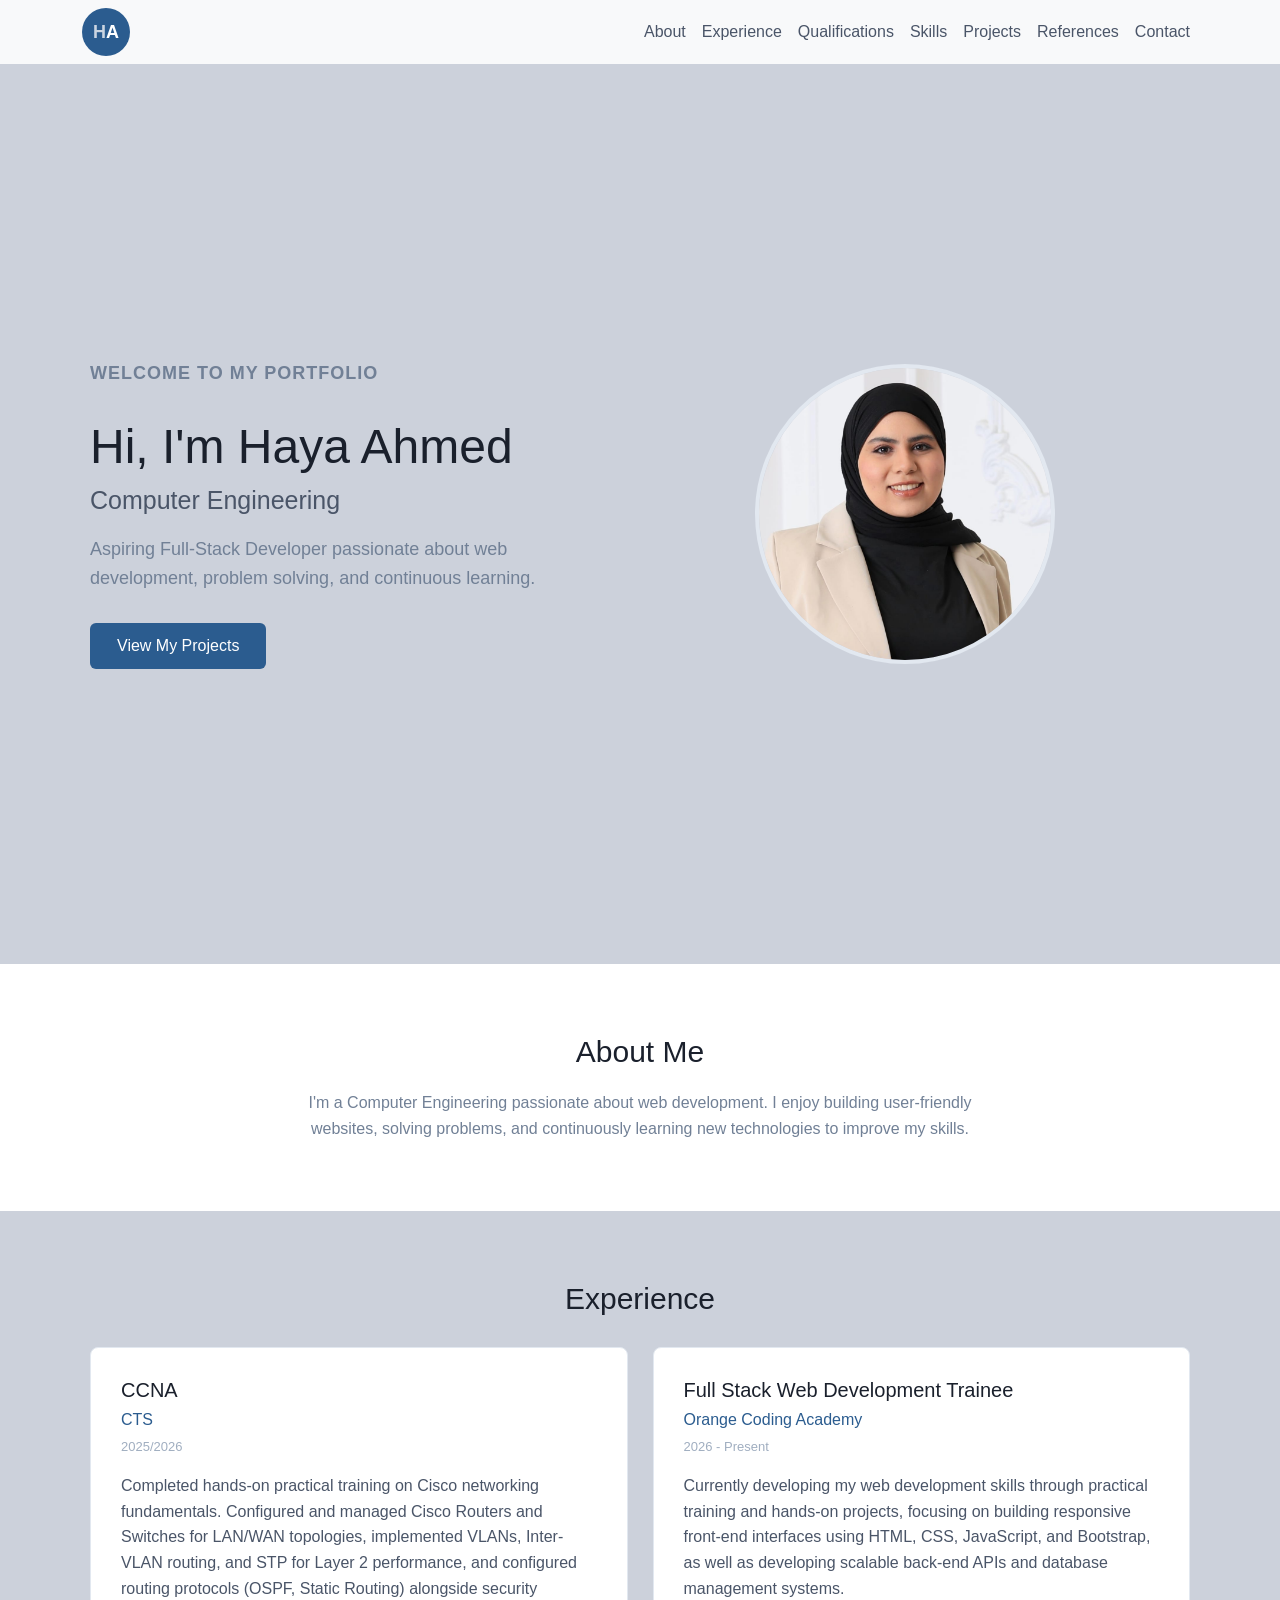
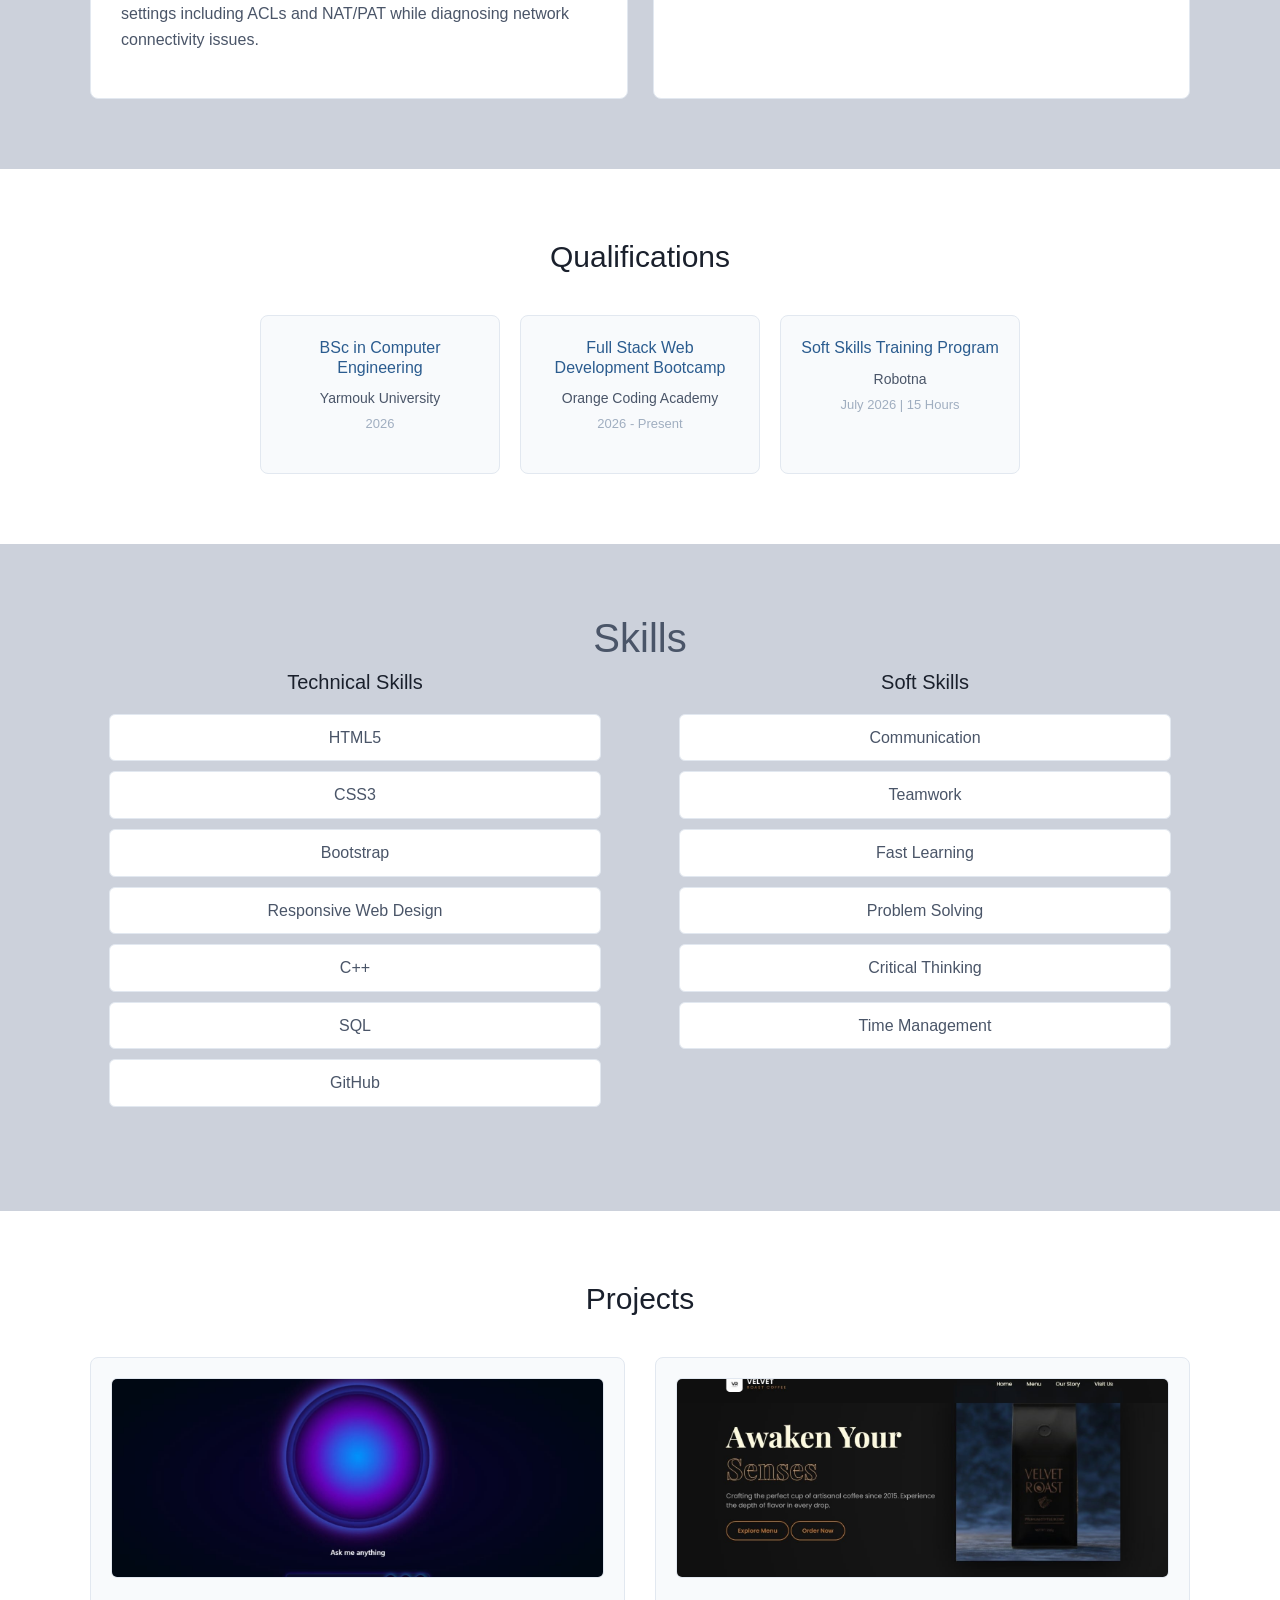
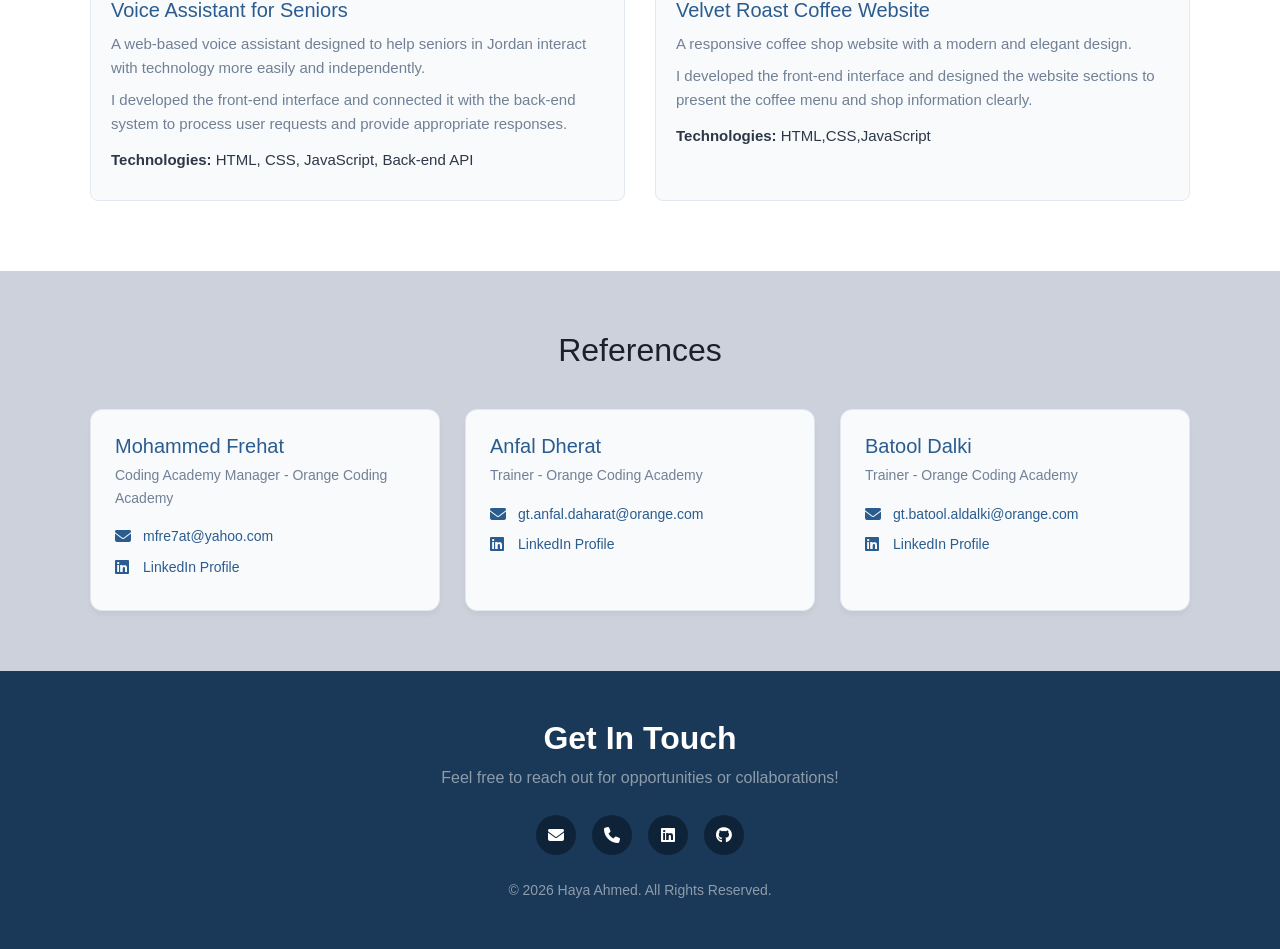
==== index.html @ 7c0aede9 "Fix file location" ====
<!DOCTYPE html>
<html lang="en">

<head>
    <meta charset="UTF-8">
    <meta name="viewport" content="width=device-width, initial-scale=1.0">
    <title>Haya Ahmeed | Portfolio</title>
    
    <!-- Bootstrap CSS -->
    <link href="https://cdn.jsdelivr.net/npm/bootstrap@5.3.2/dist/css/bootstrap.min.css" rel="stylesheet">

    <!-- Font Awesome Icons -->
    <link rel="stylesheet" href="https://cdnjs.cloudflare.com/ajax/libs/font-awesome/6.4.0/css/all.min.css">

    <link rel="stylesheet" href="style.css">
</head>

<body>

    <nav class="navbar navbar-expand-lg bg-body-tertiary sticky-top">
        <div class="container">
            <!-- Logo -->
            <a class="navbar-brand rounded-circle text-white d-flex align-items-center justify-content-center" 
            href="#" 
            style="width: 48px; height: 48px; background-color: #0d427a;">
            <span style="color: #cbd5e1;">H</span>A
            </a>

            <!-- Bootstrap Burger Button -->
            <button class="navbar-toggler" type="button" data-bs-toggle="collapse" data-bs-target="#navbarNav" aria-controls="navbarNav" aria-expanded="false" aria-label="Toggle navigation">
            <span class="navbar-toggler-icon"></span>
            </button>

            <!-- Links -->
            <div class="collapse navbar-collapse" id="navbarNav">
            <ul class="navbar-nav ms-auto text-center">
                <li class="nav-item"><a class="nav-link" href="#about">About</a></li>
                <li class="nav-item"><a class="nav-link" href="#experience">Experience</a></li>
                <li class="nav-item"><a class="nav-link" href="#qualifications">Qualifications</a></li>
                <li class="nav-item"><a class="nav-link" href="#skills">Skills</a></li>
                <li class="nav-item"><a class="nav-link" href="#projects">Projects</a></li>
                <li class="nav-item"><a class="nav-link" href="#references">References</a></li>
                <li class="nav-item"><a class="nav-link" href="#contact">Contact</a></li>
            </ul>
            </div>
        </div>
    </nav>

    <!-- Hero Section -->
    <section class="hero">
        <div class="container">
            <div class="hero-content">
                <div class="hero-text">
                    <p class="welcome">WELCOME TO MY PORTFOLIO</p>
                    <h1>Hi, I'm Haya Ahmed</h1>
                    <h2>Computer Engineering</h2>
                    <p>
                        Aspiring Full-Stack Developer passionate about web development,
                        problem solving, and continuous learning.
                    </p>
                    <a href="#projects" class="btn">View My Projects</a>
                </div>
                <div class="hero-image">
                    <img src="image/image1.jpeg" alt="Haya Ahmed">
                </div>
            </div>
        </div>
    </section>

    <!-- About Section -->
    <section id="about" class="about">
        <div class="container">
            <h2>About Me</h2>
            <p>
                I'm a Computer Engineering passionate about web development.
                I enjoy building user-friendly websites, solving problems, and
                continuously learning new technologies to improve my skills.
            </p>
        </div>
    </section>


    <!-- Experience Section -->
    <section id="experience" class="experience">
        <div class="container">
            <h2>Experience</h2>
             
            <div class="experience-grid">
                <div class="experience-card">
                    <h3>CCNA</h3>
                    <h4>CTS</h4>
                    <p class="date">2025/2026</p>
                    <p>
                        Completed hands-on practical training on Cisco networking fundamentals. 
                        Configured and managed Cisco Routers and Switches for LAN/WAN topologies, implemented VLANs, Inter-VLAN routing, and STP for Layer 2 performance, and configured routing protocols (OSPF, Static Routing)
                        alongside security settings including ACLs and NAT/PAT while diagnosing network connectivity issues.
                    </p>
                </div>
                <div class="experience-card">
                    <h3>Full Stack Web Development Trainee</h3>
                    <h4>Orange Coding Academy</h4>
                    <p class="date">2026 - Present</p>
                    <p>
                        Currently developing my web development skills through practical training and hands-on projects,
                        focusing on building responsive front-end interfaces using HTML, CSS, JavaScript, and Bootstrap, as well as developing scalable back-end APIs 
                        and database management systems.
                    </p>
                </div>
            </div>
        </div>
    </section>

    <!-- Qualifications Section -->
    <section id="qualifications" class="qualifications">
        <div class="container">
            <h2>Qualifications</h2>
            <div class="qualification-container">
                <div class="qualification-card">
                    <h3>BSc in Computer Engineering</h3>
                    <p class="institution">Yarmouk University</p>
                    <p class="date">2026</p>
                </div>
                <div class="qualification-card">
                    <h3>Full Stack Web Development Bootcamp</h3>
                    <p class="institution">Orange Coding Academy</p>
                    <p class="date">2026 - Present</p>
                </div>

                <div class="qualification-card">
                    <h3>Soft Skills Training Program</h3>
                    <p class="institution">Robotna</p>
                    <p class="date">July 2026 | 15 Hours</p>
                </div>
            </div>
        </div>
    </section>

    <!-- Skills Section -->
    <section id="skills" class="skills">
        <div class="container">
            <h1>Skills</h1>
            <div class="row">
                <!-- Technical Skills -->
                <div class="col-6 mb-4">
                    <h3>Technical Skills</h3>
                    <div class="skill-box">HTML5</div>
                    <div class="skill-box">CSS3</div>
                    <div class="skill-box">Bootstrap</div>
                    <div class="skill-box">Responsive Web Design</div>
                    <div class="skill-box">C++</div>
                    <div class="skill-box">SQL</div>
                    <div class="skill-box">GitHub</div>
                </div>
                <!-- Soft Skills -->
                <div class="col-6 mb-4">
                    <h3>Soft Skills</h3>
                    <div class="skill-box">Communication</div>
                    <div class="skill-box">Teamwork</div>
                    <div class="skill-box">Fast Learning</div>
                    <div class="skill-box">Problem Solving</div>
                    <div class="skill-box">Critical Thinking</div>
                    <div class="skill-box">Time Management</div>
                    
                </div>
            </div>
        </div>
    </section>

    <!-- Projects Section -->
    <section id="projects" class="projects">
        <div class="container">
            <h2>Projects</h2>
            <div class="projects-grid">
                
                <!-- Project Card 1 -->
                <div class="project-card">
                    <div class="project-image">
                        <img id="main-project-img-1" src="image/image2.jpg" alt="Voice Assistant Main Interface">
                        
                    </div>
                    
                    <div class="project-info">
                        <h3>Voice Assistant for Seniors</h3>
                        <p>
                            A web-based voice assistant designed to help seniors in
                            Jordan interact with technology more easily and independently.
                        </p>
                        <p>
                            I developed the front-end interface and connected it with
                            the back-end system to process user requests and provide
                            appropriate responses.
                        </p>
                        <p class="tech-stack">
                            <strong>Technologies:</strong> HTML, CSS, JavaScript, Back-end API
                        </p>
                    </div>
                </div>

                <!-- Project Card 2 -->
                <div class="project-card">
                    <div class="project-image">
                       <img id="main-project-img-2" src="image/7a7a59bf-4442-433d-9dd3-db227d00484e.jpg" alt="Project 2 Interface">
                       
                    </div>
                    
                    <div class="project-info">
                        <h3>Velvet Roast Coffee Website</h3>
                        <p>
                            A responsive coffee shop website with a modern and elegant design.
                        </p>
                        <p>
                            I developed the front-end interface and designed the website sections to present the coffee menu and shop information clearly.
                        </p>
                        <p class="tech-stack">
                            <strong>Technologies:</strong>  HTML,CSS,JavaScript
                        </p>
                    </div>
                </div>


            </div>
        </div>
    </section>

    <!-- References Section -->
   
    <section id="references" class="references">
        <div class="container">
            <h2>References</h2>
            
            <div class="references-grid">
                <div class="reference-card">
                    <h3>Mohammed Frehat</h3>
                    <p class="role">Coding Academy Manager - Orange Coding Academy</p>
                    <p><i class="fa-solid fa-envelope"></i>
                        <a href="https://mail.google.com/mail/?view=cm&fs=1&to=mfre7at@yahoo.com" target="_blank">mfre7at@yahoo.com</a>
                    </p>
                    <p><i class="fa-brands fa-linkedin"></i>
                        <a href="https://www.linkedin.com/in/mohammed-frehat-9222402b/" target="_blank">LinkedIn Profile</a>
                    </p>
                </div>

                <div class="reference-card">
                    <h3>Anfal Dherat</h3>
                    <p class="role">Trainer - Orange Coding Academy</p>
                    <p><i class="fa-solid fa-envelope"></i>
                        <a href="https://mail.google.com/mail/?view=cm&fs=1&to=gt.anfal.daharat@orange.com" target="_blank">gt.anfal.daharat@orange.com</a>
                    </p>
                    <p><i class="fa-brands fa-linkedin"></i>
                        <a href="https://www.linkedin.com/in/anfal-dherat/" target="_blank">LinkedIn Profile</a>
                    </p>
                </div>

                <div class="reference-card">
                    <h3>Batool Dalki</h3>
                    <p class="role">Trainer - Orange Coding Academy</p>
                    <p><i class="fa-solid fa-envelope"></i>
                        <a href="https://mail.google.com/mail/?view=cm&fs=1&to=gt.batool.aldalki@orange.com" target="_blank">gt.batool.aldalki@orange.com</a>
                    </p>
                    <p><i class="fa-brands fa-linkedin"></i>
                        <a href="https://www.linkedin.com/in/batool-walid-b33894228/" target="_blank">LinkedIn Profile</a>
                    </p>
                </div>
            </div>

        </div>
    </section>

    <!-- Footer / Contact Section -->
   
    <footer id="contact" class="text-white py-5">
        <div class="container text-center">
            <h2 class="fw-bold mb-2">Get In Touch</h2>
            <p class="text-white-50 mb-4">Feel free to reach out for opportunities or collaborations!</p>
            
            <!-- Contact Info & Social Icons -->
            <div class="d-flex justify-content-center gap-3 mb-4">
                <a href="https://mail.google.com/mail/?view=cm&fs=1&to=hayamoh152002@gmail.com" target="_blank" class="btn btn-social rounded-circle d-flex align-items-center justify-content-center" title="Email">
                    <i class="fa-solid fa-envelope"></i>
                </a>
                <a href="tel:0779352571" class="btn btn-social rounded-circle d-flex align-items-center justify-content-center" title="Phone">
                    <i class="fa-solid fa-phone"></i>
                </a>
                <a href="https://www.linkedin.com/in/haya-ahmed-5a1314333" target="_blank" class="btn btn-social rounded-circle d-flex align-items-center justify-content-center" title="LinkedIn">
                    <i class="fa-brands fa-linkedin"></i>
                </a>
                <a href="https://github.com/Haya155" target="_blank" class="btn btn-social rounded-circle d-flex align-items-center justify-content-center" title="GitHub">
                    <i class="fa-brands fa-github"></i>
                </a>
            </div>

            <p class="text-white-50 small mb-0">
                © 2026 Haya Ahmed. All Rights Reserved.
            </p>
        </div>
    </footer>
    <script src="https://cdn.jsdelivr.net/npm/bootstrap@5.3.2/dist/js/bootstrap.bundle.min.js"></script>
</html>
---- style.css ----
* {
    box-sizing: border-box;
    margin: 0;
    padding: 0;
}


body {
    font-family: 'Segoe UI', Tahoma, Geneva, Verdana, sans-serif;
    color: #4a5568;
    background-color: #ffffff;
    line-height: 1.6;
}
/*
   2. Navigation Bar
*/
.navbar-brand {
    width: 48px;
    height: 48px;
    display: flex;
    align-items: center;
    justify-content: center;
    background-color: #2b5c8f !important;
    color: #ffffff !important;
    border-radius: 50%;
    font-size: 18px;
    font-weight: bold;
    text-decoration: none;
}

.navbar-brand span {
    color: #cbd5e1 !important;
}

.navbar-brand:hover,
.navbar-brand:focus,
.navbar-brand:active {
    background-color: #2b5c8f !important;
    color: #ffffff !important;
    box-shadow: none !important;
}

.navbar-brand:hover span,
.navbar-brand:focus span,
.navbar-brand:active span {
    color: #cbd5e1 !important;
}

.navbar-nav .nav-link {
    color: #4a5568;
    font-weight: 500;
    transition: color 0.3s ease;
}

.navbar-nav .nav-link:hover {
    color: #2b5c8f;
}

/*
   3. Hero Section
 */
.hero {
    min-height: 100vh;
    padding: 80px 20px;
    background-color: #ccd1db;
    display: flex;
    align-items: center;
    justify-content: center;
}

.hero-content {
    display: flex;
    align-items: center;
    justify-content: space-between;
    gap: 40px;
    width: 100%;
    max-width: 1100px;
    margin: 0 auto;
}

.hero-text {
    width: 60%;
}

.welcome {
    color: #2b5c8f;
    font-size: 13px;
    font-weight: 700;
    letter-spacing: 1px;
    margin-bottom: 10px;
}

.hero h1 {
    font-size: 48px;
    color: #1a202c;
    margin-bottom: 10px;
}

.hero h2 {
    font-size: 25px;
    color: #4a5568;
    margin-bottom: 20px;
    font-weight: 500;
}

.hero-text p {
    font-size: 18px;
    color: #718096;
    margin-bottom: 30px;
}

.hero .btn {
    display: inline-block;
    background-color: #2b5c8f;
    color: #ffffff;
    padding: 10px 26px;
    text-decoration: none;
    border-radius: 6px;
    font-weight: 500;
    transition: background-color 0.3s ease;
}

.hero .btn:hover {
    background-color: #1d4066;
}

.hero-image {
    width: 70%;
    text-align: center;
}

.hero-image img {
    width: 300px;
    height: 300px;
    object-fit: cover;
    border-radius: 50%;
    border: 4px solid #e2e8f0;
}

/*
   4. About Section
*/
.about {
    text-align: center;
    padding: 70px 20px;
    background-color: #ffffff;
}

.about h2 {
    font-size: 30px;
    color: #1a202c;
    margin-bottom: 20px;
}

.about p {
    max-width: 700px;
    margin: 0 auto;
    font-size: 16px;
    color: #718096;
}

/*
   5. Experience Section
 */
.experience {
    text-align: center;
    padding: 70px 20px;
    background-color: #ccd1db;
}

.experience h2 {
    font-size: 30px;
    color: #1a202c;
    margin-bottom: 30px;
}

.experience-grid {
    display: grid;
    grid-template-columns: repeat(auto-fit, minmax(300px, 1fr)); 
    gap: 25px;
    max-width: 1100px;
    margin: 0 auto;
}


.experience-card {
    width: 100%;
    margin: 0;
    padding: 30px;
    background-color: #ffffff;
    border-radius: 8px;
    border: 1px solid #e2e8f0;
    text-align: left;
    display: flex;
    flex-direction: column;
}

.experience-card h3 {
    font-size: 20px;
    color: #1a202c;
    margin-bottom: 8px;
}

.experience-card h4 {
    color: #2b5c8f;
    font-size: 16px;
    margin-bottom: 8px;
    font-weight: 500;
}

.experience-card .date {
    color: #a0aec0;
    font-size: 13px;
    margin-bottom: 15px;
}
/*
   6. Qualifications Section
*/
.qualifications {
    text-align: center;
    padding: 70px 20px;
    background-color: #ffffff;
}

.qualifications h2 {
    font-size: 30px;
    color: #1a202c;
    margin-bottom: 40px;
}

.qualification-container {
    display: flex;
    flex-wrap: wrap;
    justify-content: center;
    gap: 20px;
}

.qualification-card {
    width: 240px;
    padding: 22px 18px;
    background-color: #f8fafc;
    border-radius: 8px;
    border: 1px solid #e2e8f0;
    text-align: center;
}

.qualification-card h3 {
    font-size: 16px;
    color: #2b5c8f;
    margin-bottom: 10px;
}

.qualification-card .institution {
    color: #4a5568;
    font-weight: 500;
    font-size: 14px;
    margin-bottom: 5px;
}

.qualification-card .date {
    color: #a0aec0;
    font-size: 13px;
}

/*
   7. Skills Section
 */
.skills {
    text-align: center;
    padding: 70px 20px;
    background-color: #ccd1db;
}

.skills h2 {
    font-size: 30px;
    color: #1a202c;
    margin-bottom: 40px;
}

.skills h3 {
    color: #1a202c;
    font-size: 20px;
    margin-bottom: 20px;
}

.skill-box {
    background-color: #ffffff;
    color: #4a5568;
    padding: 10px;
    margin: 0 auto 10px auto;
    max-width: 90%;
    border-radius: 6px;
    border: 1px solid #e2e8f0;
    font-weight: 500;
    transition: all 0.3s ease;
    cursor: default;
}

.skill-box:hover {
    background-color: #2b5c8f;
    color: #ffffff;
    transform: translateY(-3px);
    box-shadow: 0 4px 10px rgba(43, 92, 143, 0.2);
    border-color: #2b5c8f;
}

/*
   8. Projects Section
*/
.projects {
    text-align: center;
    padding: 70px 20px;
    background-color: #ffffff;
}

.projects h2 {
    font-size: 30px;
    color: #1a202c;
    margin-bottom: 40px;
}

.projects-grid {
    display: grid;
    grid-template-columns: repeat(auto-fit, minmax(300px, 1fr));
    gap: 30px;
    max-width: 1100px;
    margin: 0 auto;
}

.project-card {
    display: flex;
    flex-direction: column;
    gap: 20px;
    padding: 20px;
    background-color: #f8fafc;
    border-radius: 8px;
    border: 1px solid #e2e8f0;
    text-align: left;
    width: 100%;
}

.project-image {
    width: 100%;
    display: flex;
    flex-direction: column;
    gap: 12px;
}

.project-image img {
    width: 100%;
    height: 200px; 
    border-radius: 6px;
    object-fit: cover;
    transition: opacity 0.3s ease;
    border: 1px solid #e2e8f0;
}



.project-info {
    width: 100%;
}

.project-info h3 {
    color: #2b5c8f;
    font-size: 20px;
    margin-bottom: 10px;
}

.project-info p {
    color: #718096;
    margin-bottom: 8px;
    font-size: 15px;
}

.project-info .tech-stack {
    color: #2d3748;
    margin-top: 12px;
}

/* 
   9. References Section
*/
.references {
    padding: 60px 20px;
    background-color: #ccd1db;
    text-align: center;
}

.references h2 {
    font-size: 32px;
    color: #1a202c;
    margin-bottom: 40px;
}

.references-grid {
    display: grid;
    grid-template-columns: repeat(auto-fit, minmax(280px, 1fr));
    gap: 25px;
    max-width: 1100px;
    margin: 0 auto;
}

.reference-card {
    background-color: #f8fafc;
    border: 1px solid #e2e8f0;
    border-radius: 12px;
    padding: 24px;
    text-align: left;
    box-shadow: 0 4px 6px -1px rgba(0, 0, 0, 0.05);
    transition: transform 0.2s ease, box-shadow 0.2s ease;
}

.reference-card:hover {
    transform: translateY(-4px);
    box-shadow: 0 10px 15px -3px rgba(0, 0, 0, 0.1);
}

.reference-card h3 {
    font-size: 20px;
    color: #2b5c8f;
    margin-bottom: 6px;
}

.reference-card .role {
    font-size: 14px;
    color: #718096;
    margin-bottom: 16px;
    font-weight: 500;
}

.reference-card p {
    font-size: 14px;
    color: #4a5568;
    margin-bottom: 8px;
    display: flex;
    align-items: center;
    gap: 8px;
}

.reference-card a {
    color: #2b5c8f;
    text-decoration: none;
    word-break: break-all;
}

.reference-card a:hover {
    text-decoration: underline;
}

.reference-card i {
    color: #2b5c8f;
    font-size: 16px;
    width: 20px;
}

/*
   10. Footer Section
   */
#contact {
    background-color: #1a3857 !important;
}

#contact .btn-social {
    width: 40px;
    height: 40px;
    background-color: #0e2338;
    color: #ffffff;
    border: none;
    transition: background-color 0.3s ease;
}

#contact .btn-social:hover {
    background-color: #2b5c8f;
    color: #ffffff;
}

/* 
   11. Responsive Design 
   */
/* 0px - 480px */
@media (max-width: 480px) {
    .hero {
        padding: 40px 15px;
    }

    .hero-content {
        flex-direction: column-reverse;
        text-align: center;
        gap: 20px;
    }

    .hero-text,
    .hero-image {
        width: 100%;
    }

    .hero h1 {
        font-size: 30px;
    }

    .hero h2 {
        font-size: 18px;
    }

    .hero-text p {
        font-size: 16px;
    }

    .hero-image img {
        width: 160px;
        height: 160px;
    }

    .projects-grid,
    .references-grid {
        grid-template-columns: 1fr;
    }

    .qualification-card {
        width: 100%;
    }

    .experience-card {
        padding: 18px;
    }
}

@media (min-width: 481px) and (max-width: 768px) {
    .hero {
        padding: 50px 15px;
        min-height: auto;
    }

    .hero-content {
        flex-direction: column-reverse;
        text-align: center;
        gap: 25px;
    }

    .hero-text, 
    .hero-image {
        width: 100%;
    }

    .hero h1 {
        font-size: 34px;
    }

    .hero h2 {
        font-size: 20px;
    }

    .hero-image img {
        width: 180px;
        height: 180px;
    }

    .projects-grid,
    .references-grid {
        grid-template-columns: 1fr;
    }

    .qualification-card {
        width: 100%;
    }

    .experience-card {
        padding: 20px;
    }
}

@media (min-width: 769px) and (max-width: 1279px) {
    .qualification-card {
        width: 45%;
    }
}
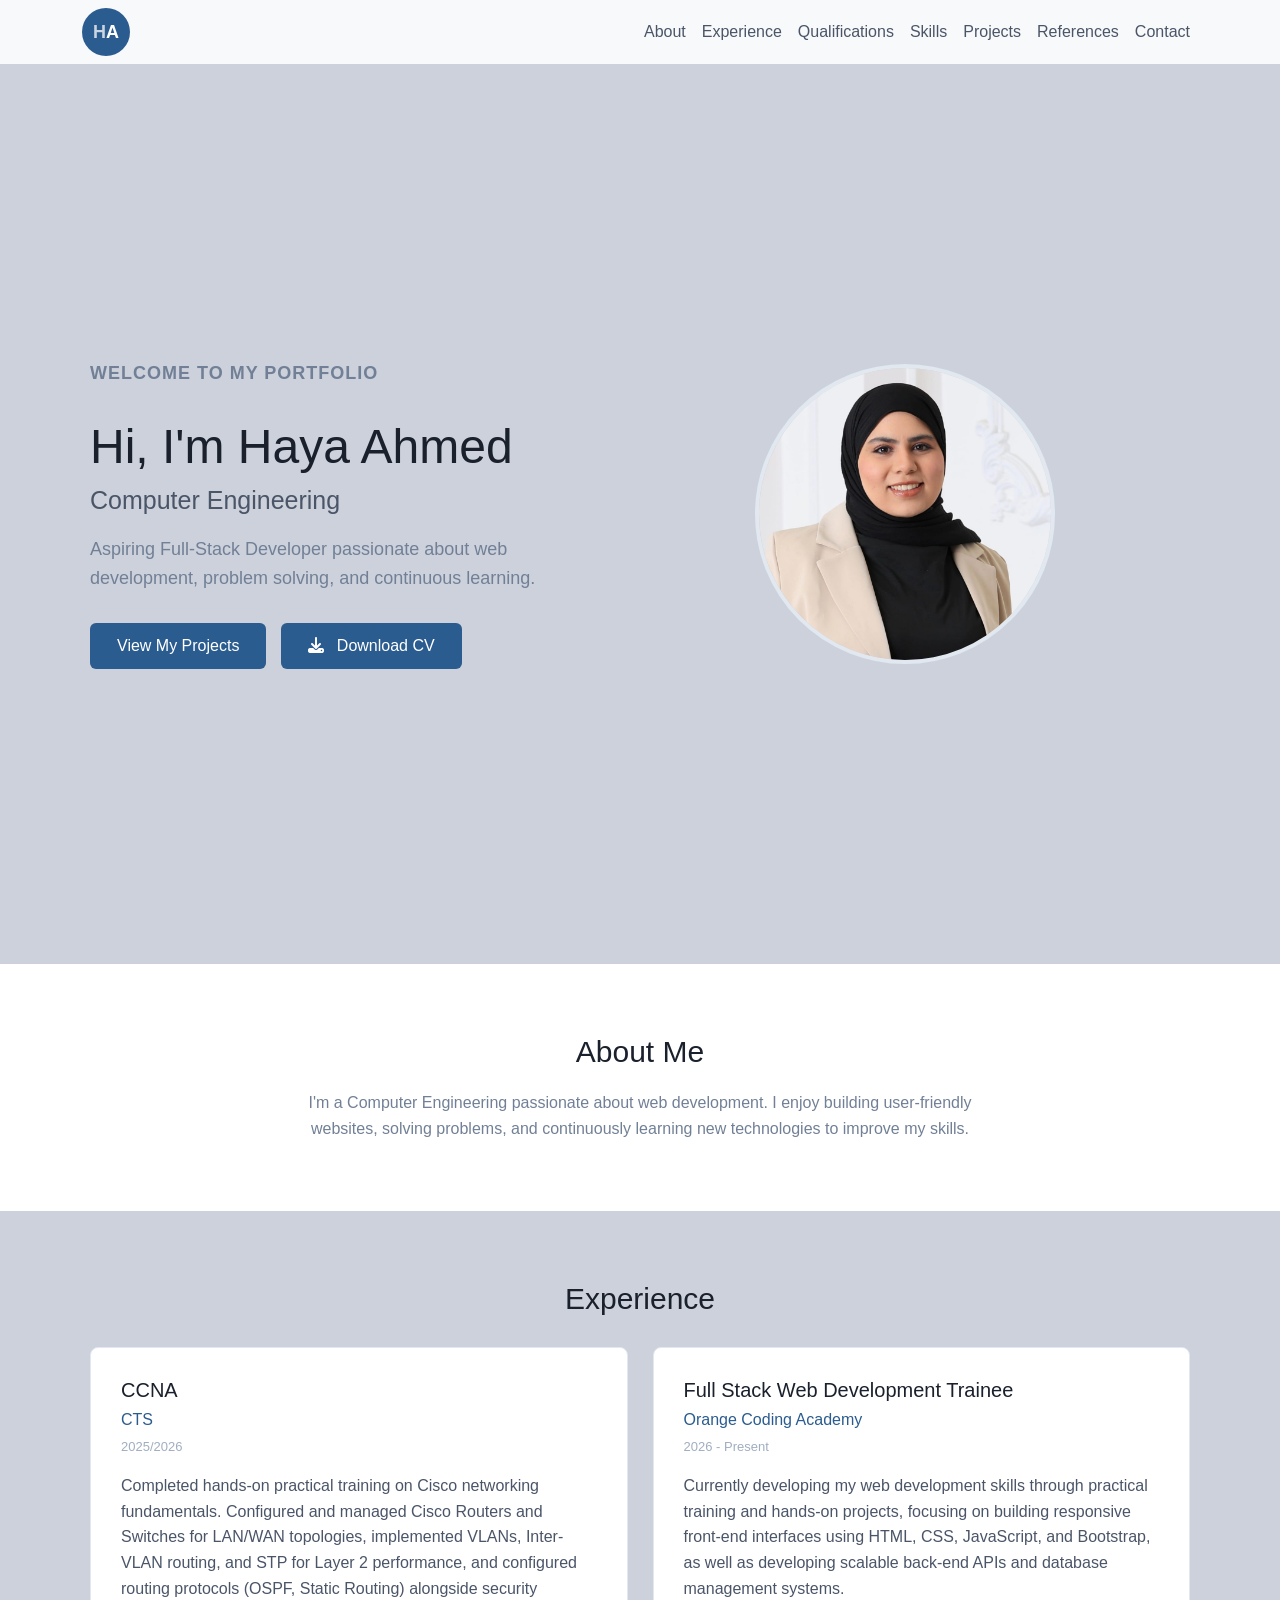
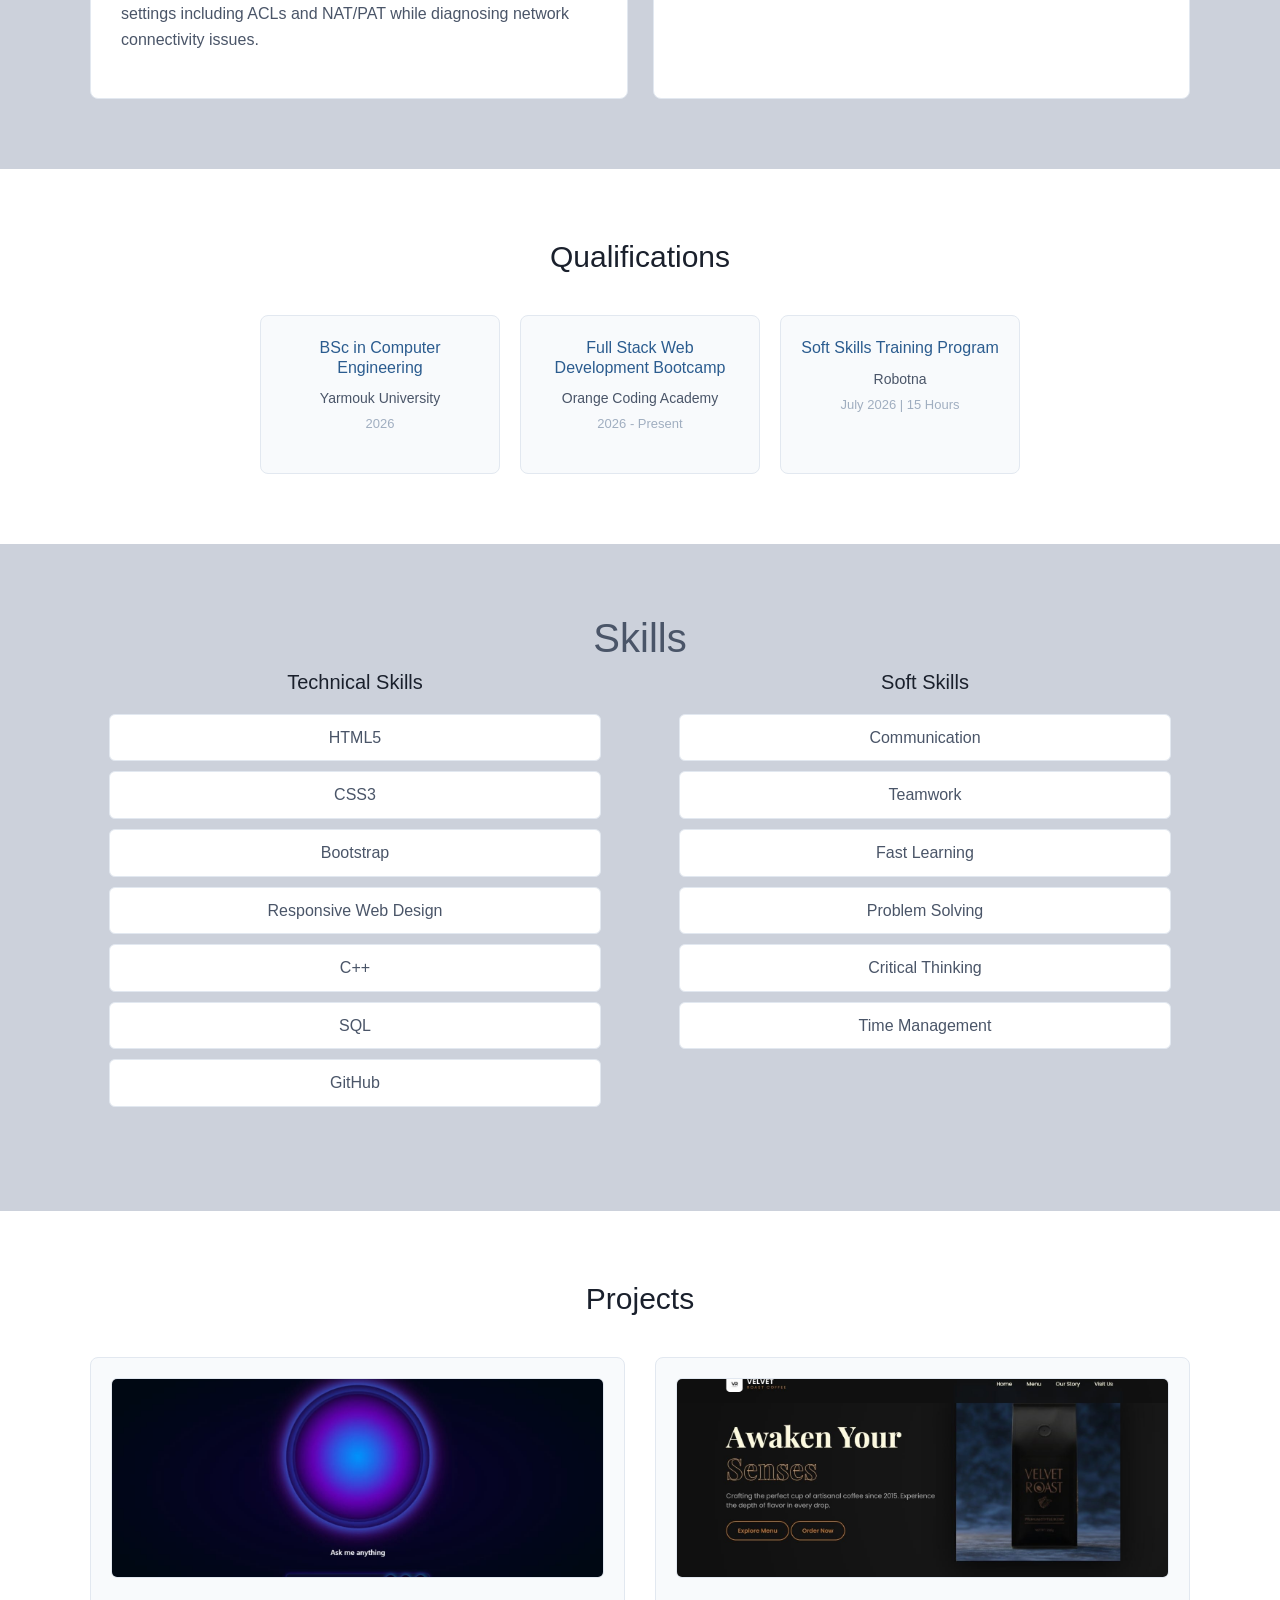
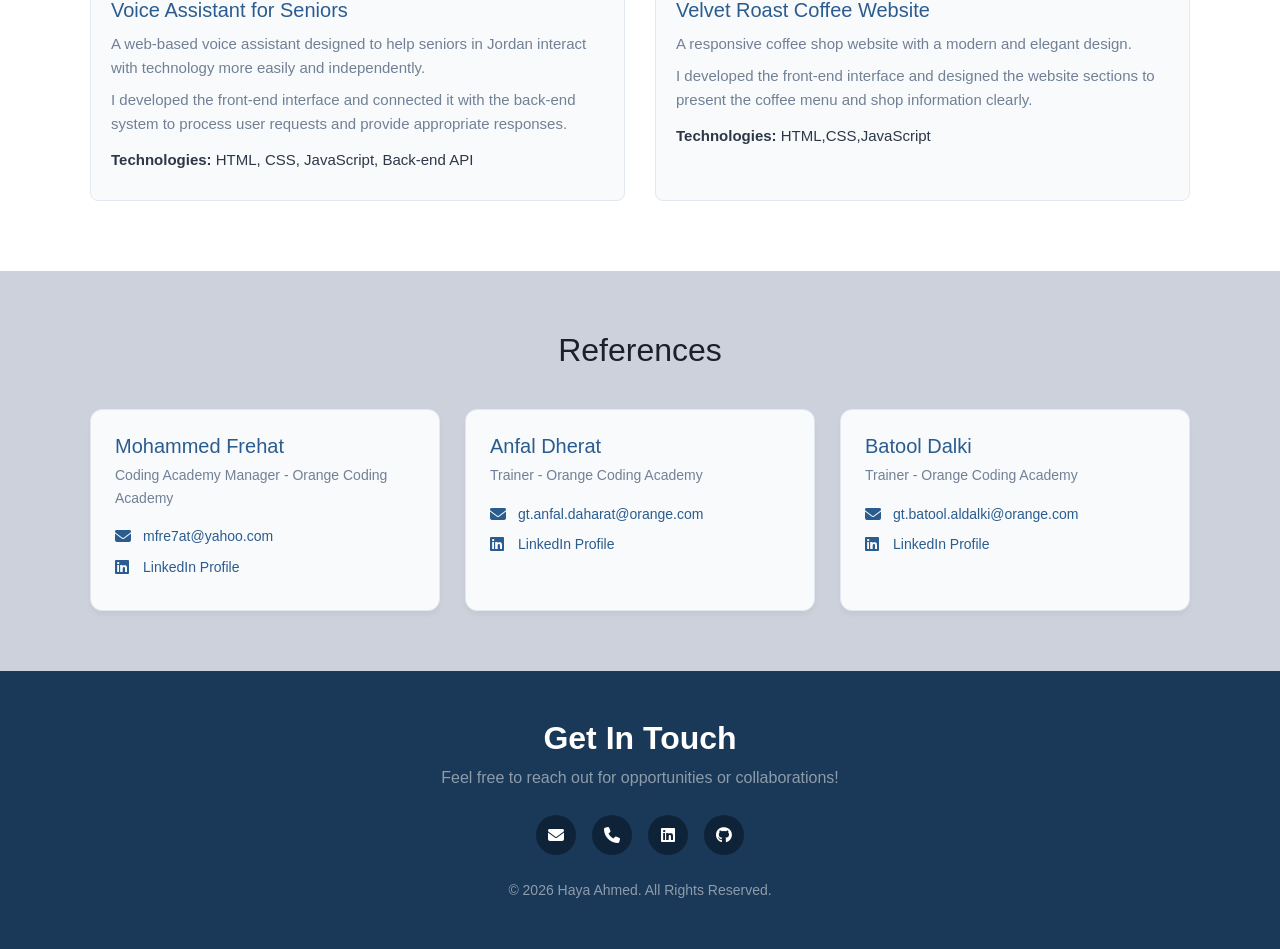
==== commit f272e034: "Add CV PDF file and hero buttons update" ====
--- a/index.html
+++ b/index.html
@@ -58,7 +58,13 @@
                         Aspiring Full-Stack Developer passionate about web development,
                         problem solving, and continuous learning.
                     </p>
-                    <a href="#projects" class="btn">View My Projects</a>
+                    <div class="hero-buttons">
+                        <a href="#projects" class="btn btn-primary-custom">View My Projects</a>
+                       
+                        <a href="Haya_ComputerEng 5.pdf" target="_blank" download="Haya_Ahmed_CV.pdf" class="btn btn-outline-custom">
+                            <i class="fa-solid fa-download me-2"></i> Download CV
+                        </a>
+                    </div>
                 </div>
                 <div class="hero-image">
                     <img src="image/image1.jpeg" alt="Haya Ahmed">
--- a/style.css
+++ b/style.css
@@ -77,6 +77,23 @@
     max-width: 1100px;
     margin: 0 auto;
 }
+.hero-buttons {
+    display: flex;
+    gap: 15px;
+    align-items: center;
+    flex-wrap: wrap;
+}
+
+
+.btn-cv {
+    border: 2px solid #2b5c8f !important;
+    color: #2b5c8f !important;
+}
+
+.btn-cv:hover {
+    background-color: #2b5c8f !important;
+    color: #ffffff !important;
+}
 
 .hero-text {
     width: 60%;
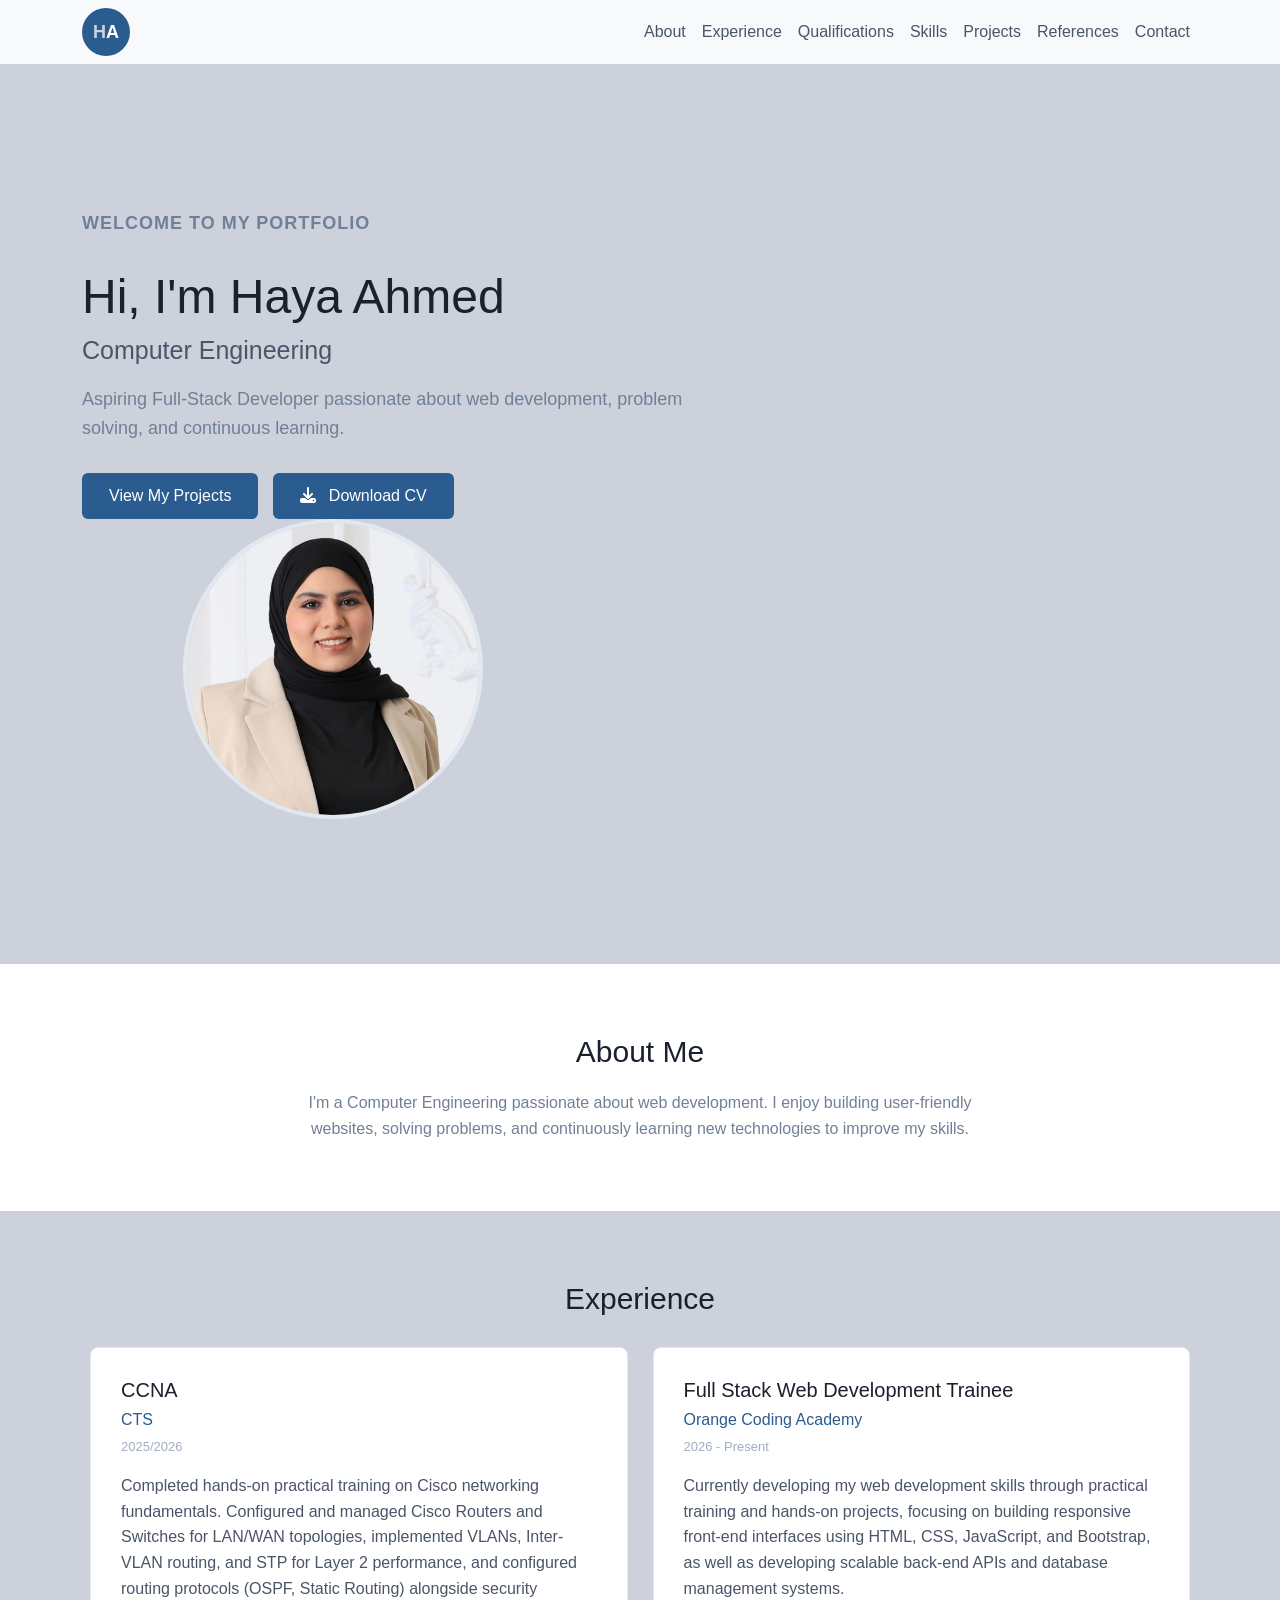
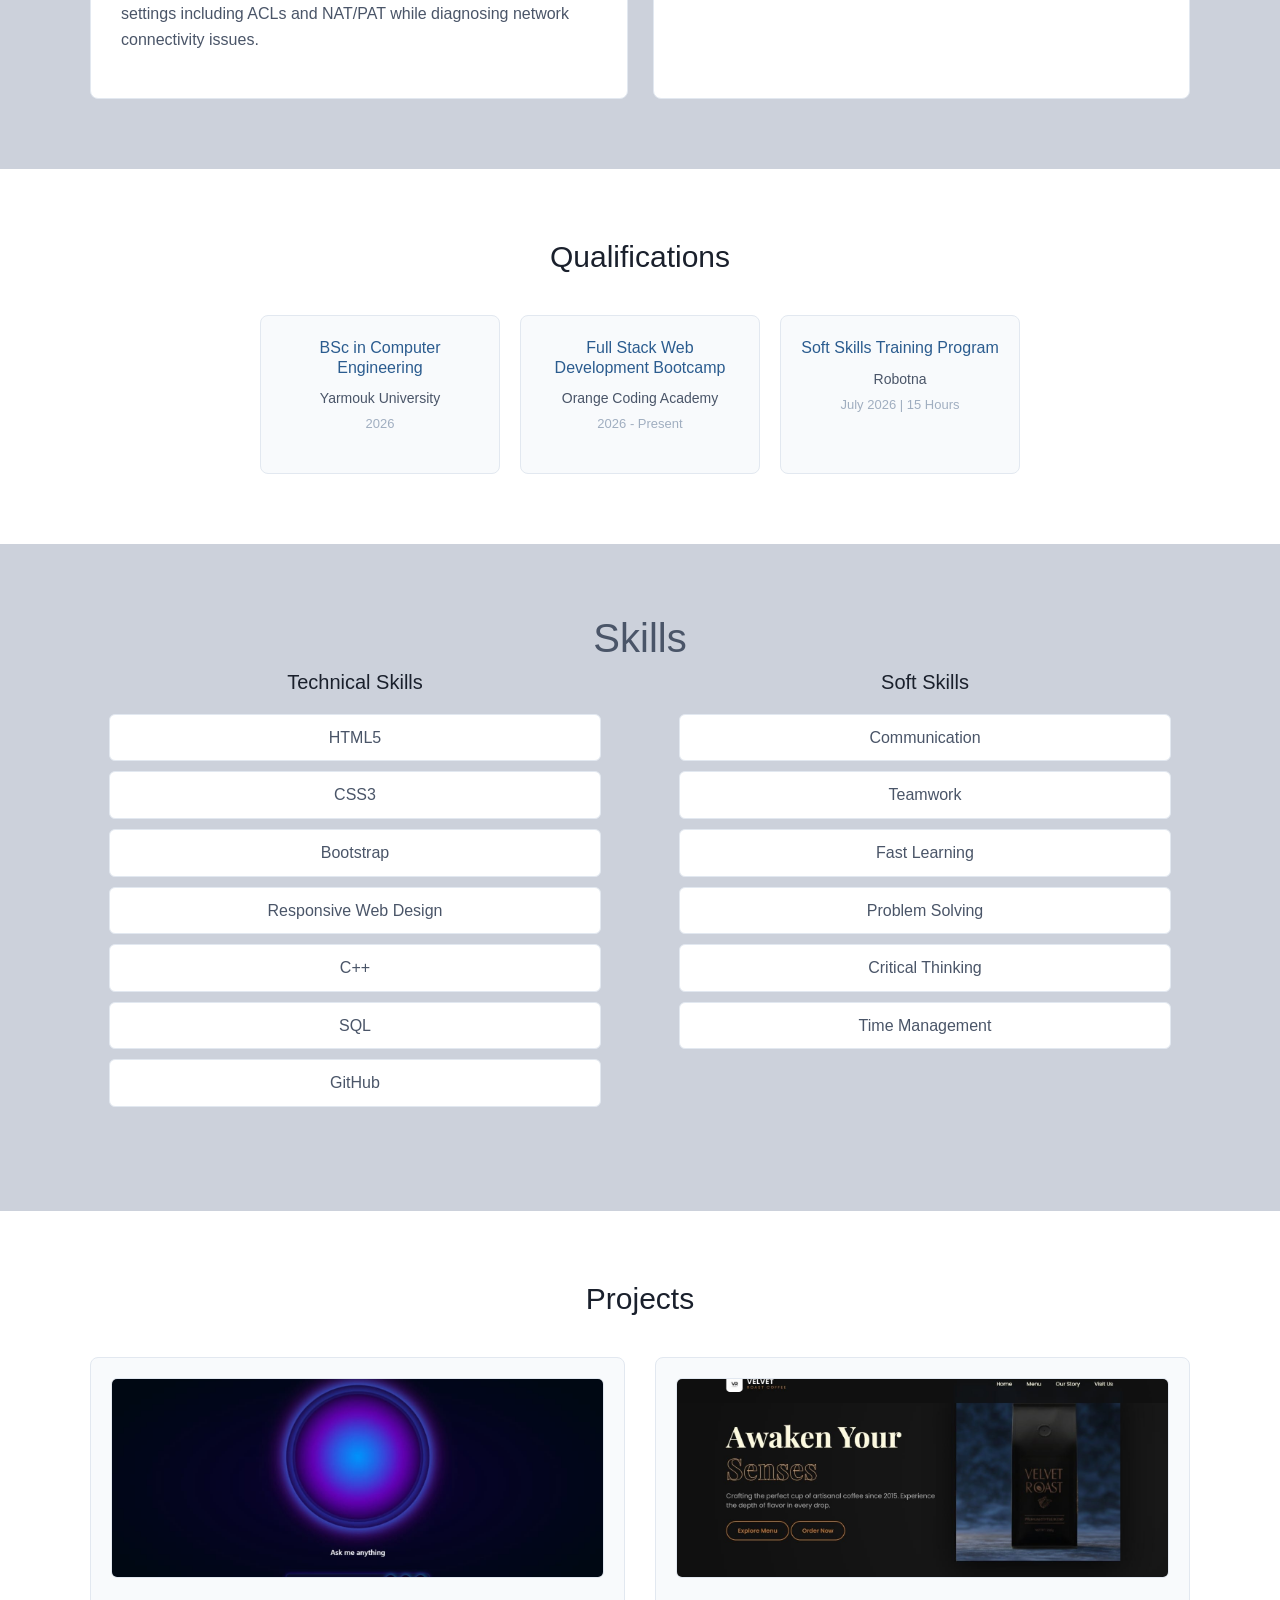
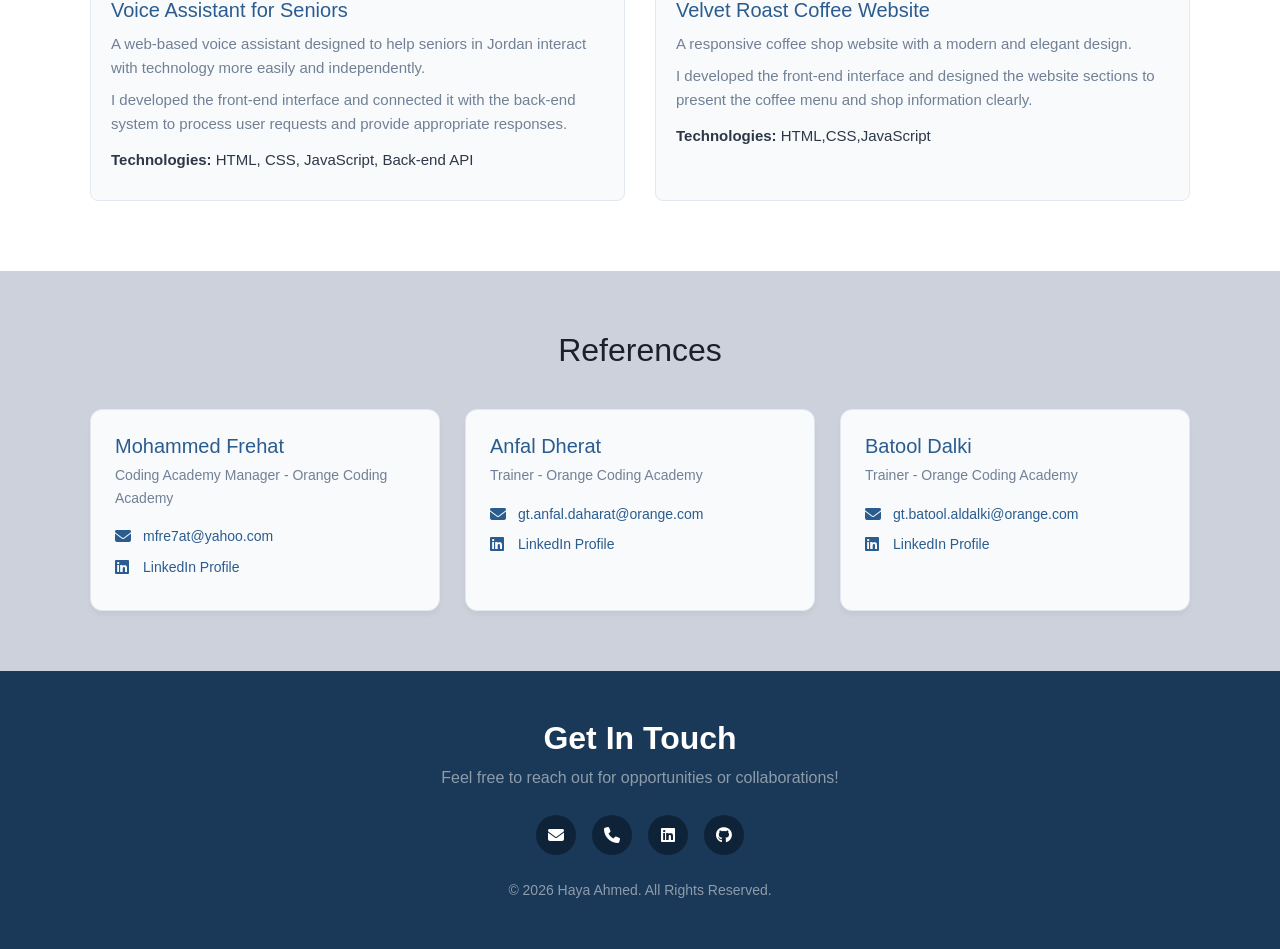
==== commit ac63eb07: "update html" ====
--- a/index.html
+++ b/index.html
@@ -4,7 +4,7 @@
 <head>
     <meta charset="UTF-8">
     <meta name="viewport" content="width=device-width, initial-scale=1.0">
-    <title>Haya Ahmeed | Portfolio</title>
+    <title>Haya Ahmed | Portfolio</title>
     
     <!-- Bootstrap CSS -->
     <link href="https://cdn.jsdelivr.net/npm/bootstrap@5.3.2/dist/css/bootstrap.min.css" rel="stylesheet">
@@ -49,7 +49,7 @@
     <!-- Hero Section -->
     <section class="hero">
         <div class="container">
-            <div class="hero-content">
+            <div class="hero-conten t">
                 <div class="hero-text">
                     <p class="welcome">WELCOME TO MY PORTFOLIO</p>
                     <h1>Hi, I'm Haya Ahmed</h1>
--- a/style.css
+++ b/style.css
@@ -64,13 +64,13 @@
     padding: 80px 20px;
     background-color: #ccd1db;
     display: flex;
-    align-items: center;
-    justify-content: center;
+    align-items:center;
+    justify-content:center;
 }
 
 .hero-content {
     display: flex;
-    align-items: center;
+    align-items:center;
     justify-content: space-between;
     gap: 40px;
     width: 100%;
@@ -85,18 +85,8 @@
 }
 
 
-.btn-cv {
-    border: 2px solid #2b5c8f !important;
-    color: #2b5c8f !important;
-}
-
-.btn-cv:hover {
-    background-color: #2b5c8f !important;
-    color: #ffffff !important;
-}
-
 .hero-text {
-    width: 60%;
+    width: 55%;
 }
 
 .welcome {
@@ -142,7 +132,7 @@
 }
 
 .hero-image {
-    width: 70%;
+    width: 45%;
     text-align: center;
 }
 
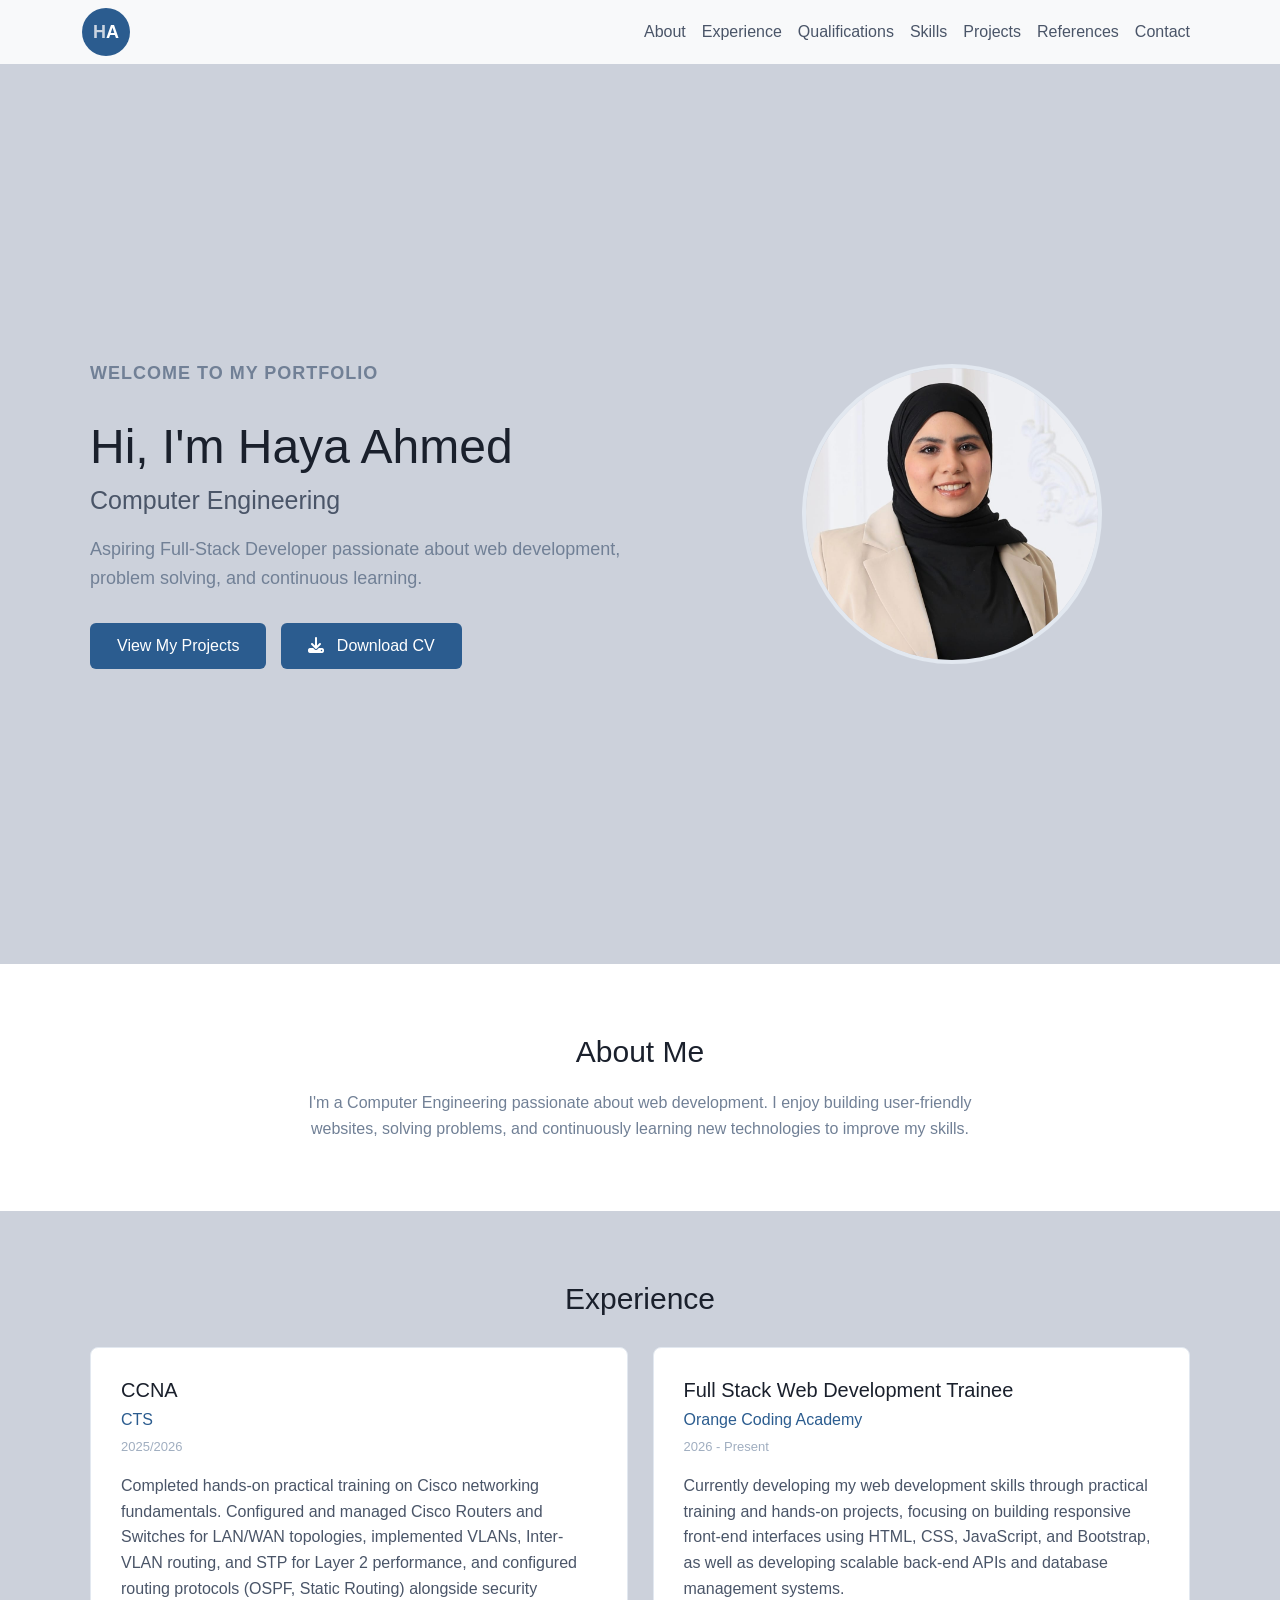
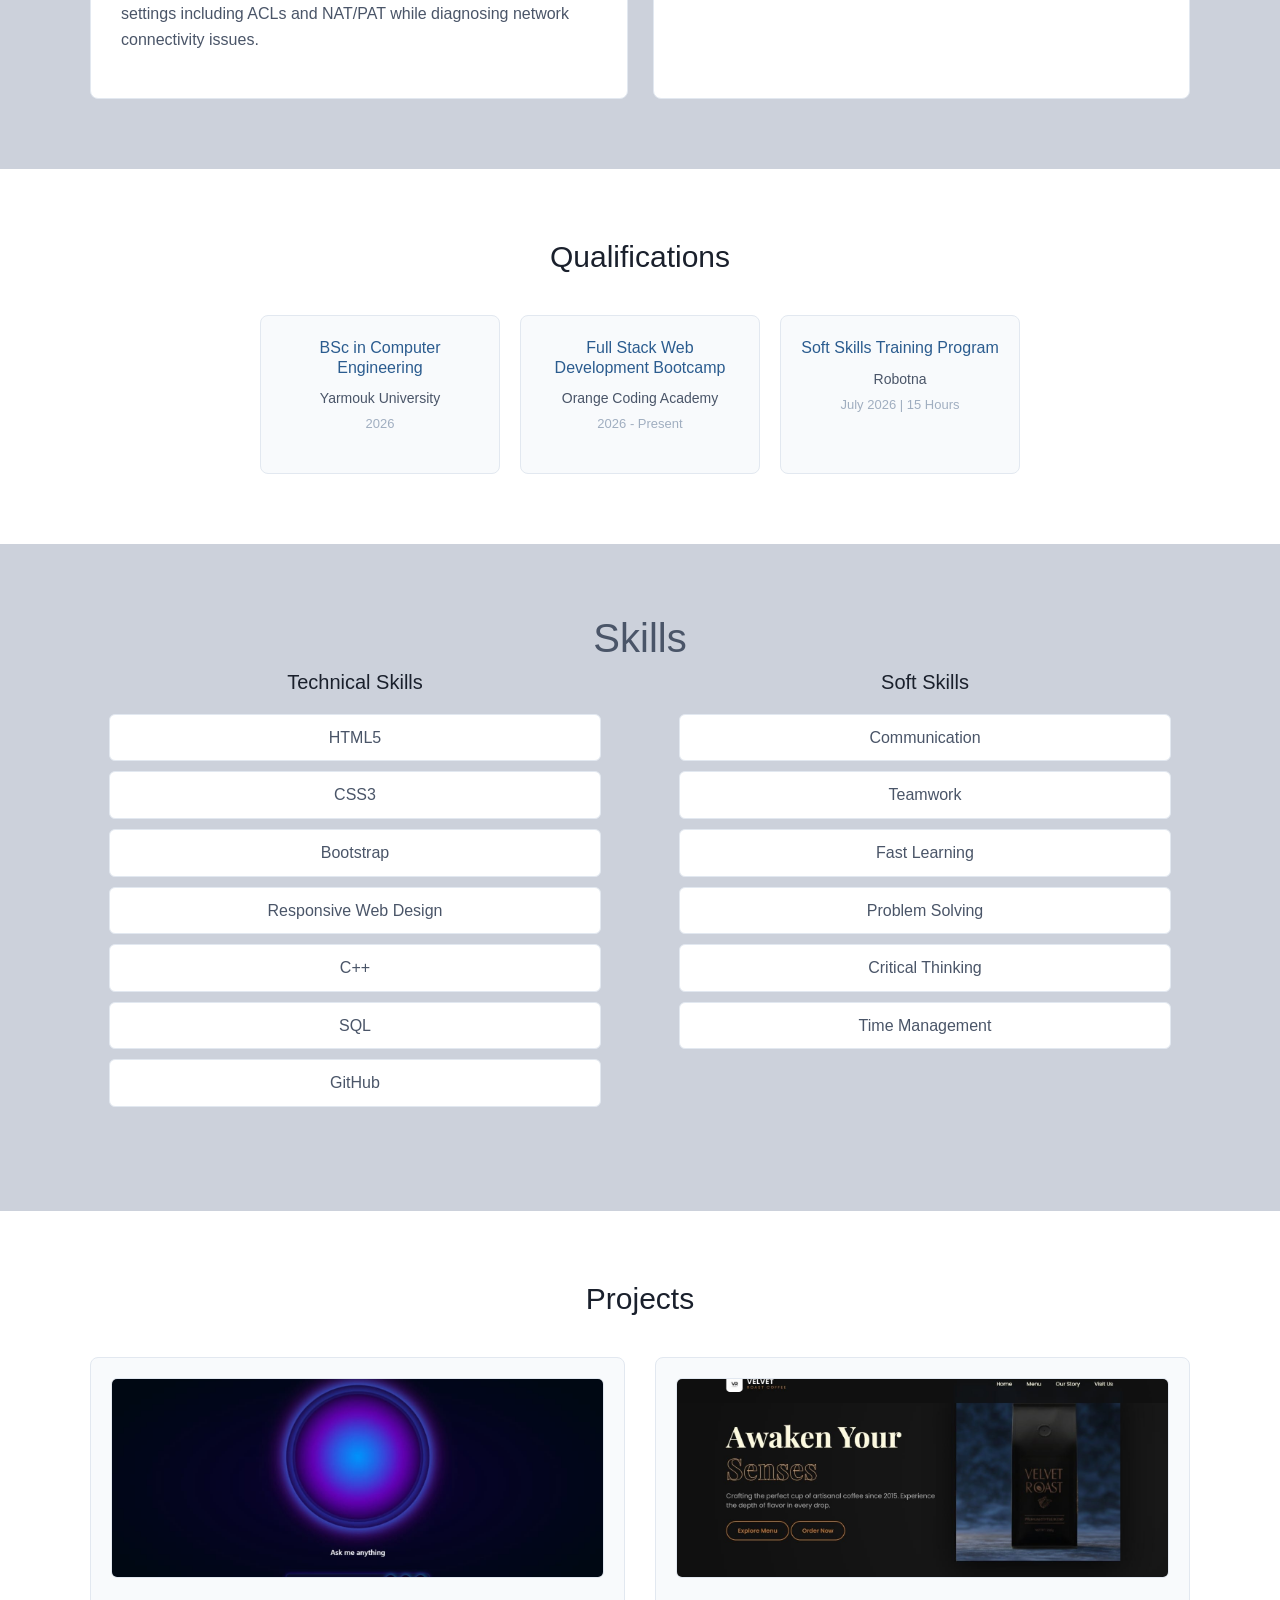
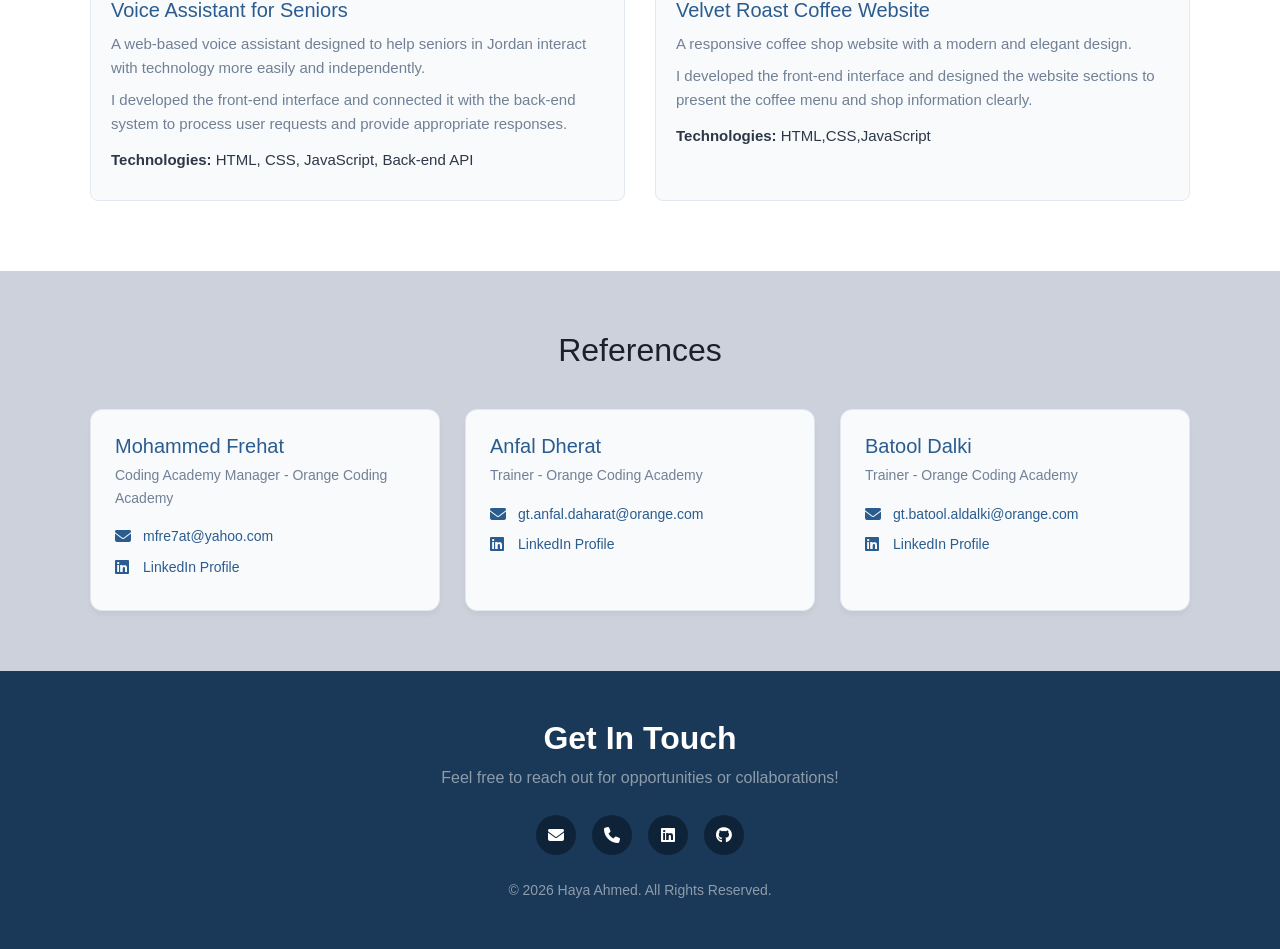
==== commit ac12a1e5: "update html" ====
--- a/index.html
+++ b/index.html
@@ -49,7 +49,7 @@
     <!-- Hero Section -->
     <section class="hero">
         <div class="container">
-            <div class="hero-conten t">
+            <div class="hero-content">
                 <div class="hero-text">
                     <p class="welcome">WELCOME TO MY PORTFOLIO</p>
                     <h1>Hi, I'm Haya Ahmed</h1>
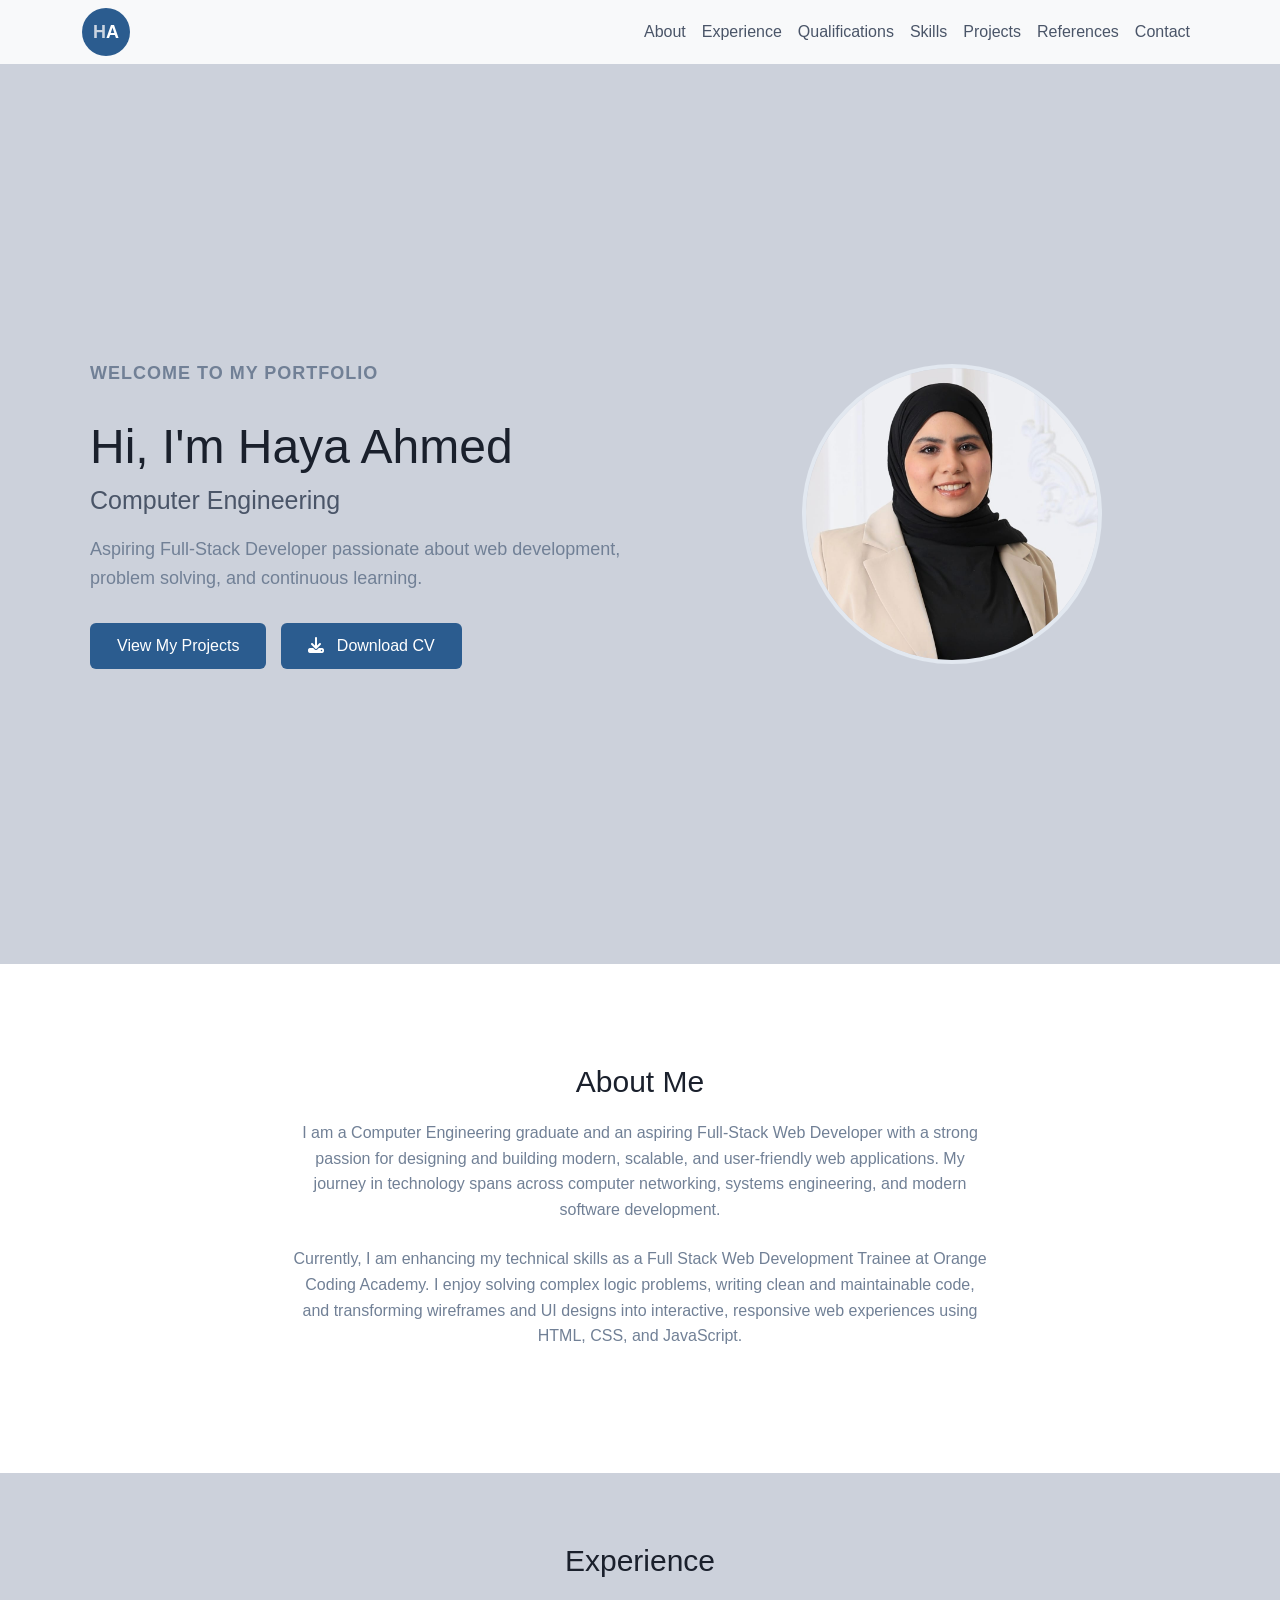
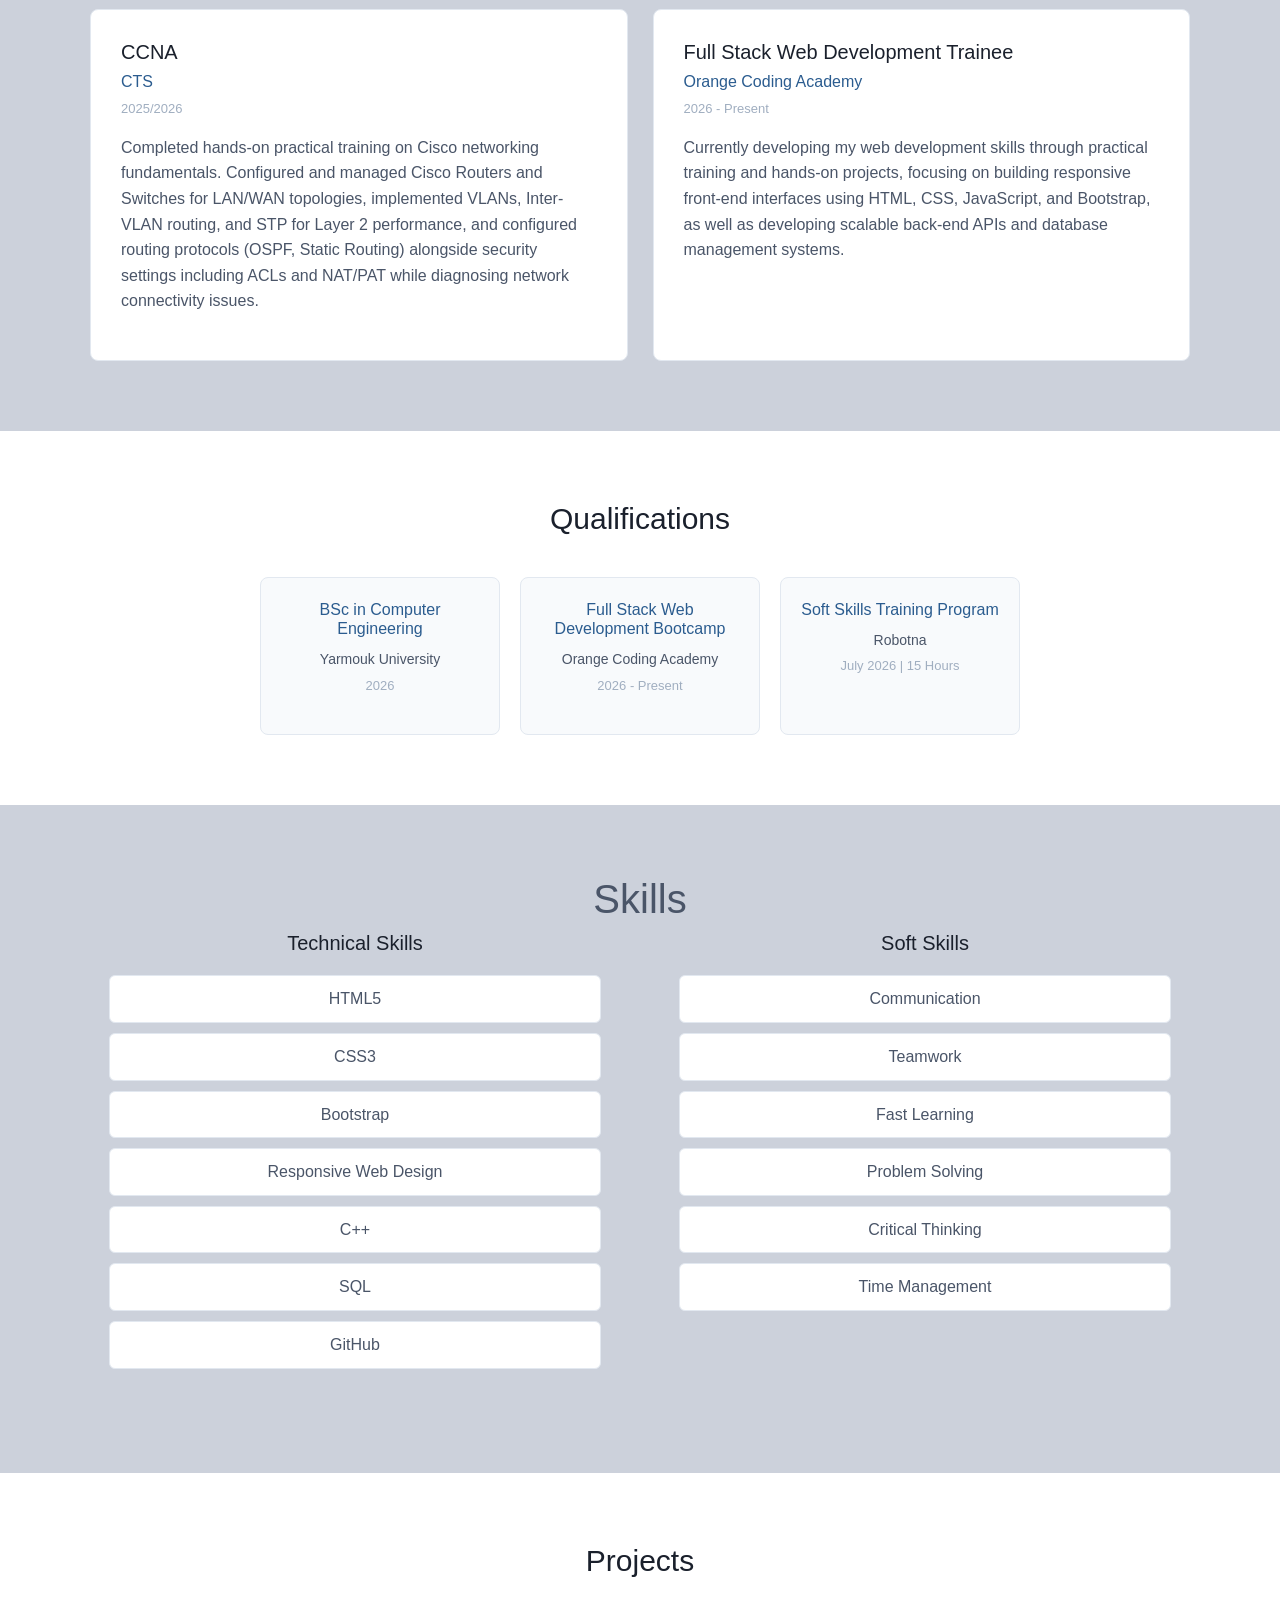
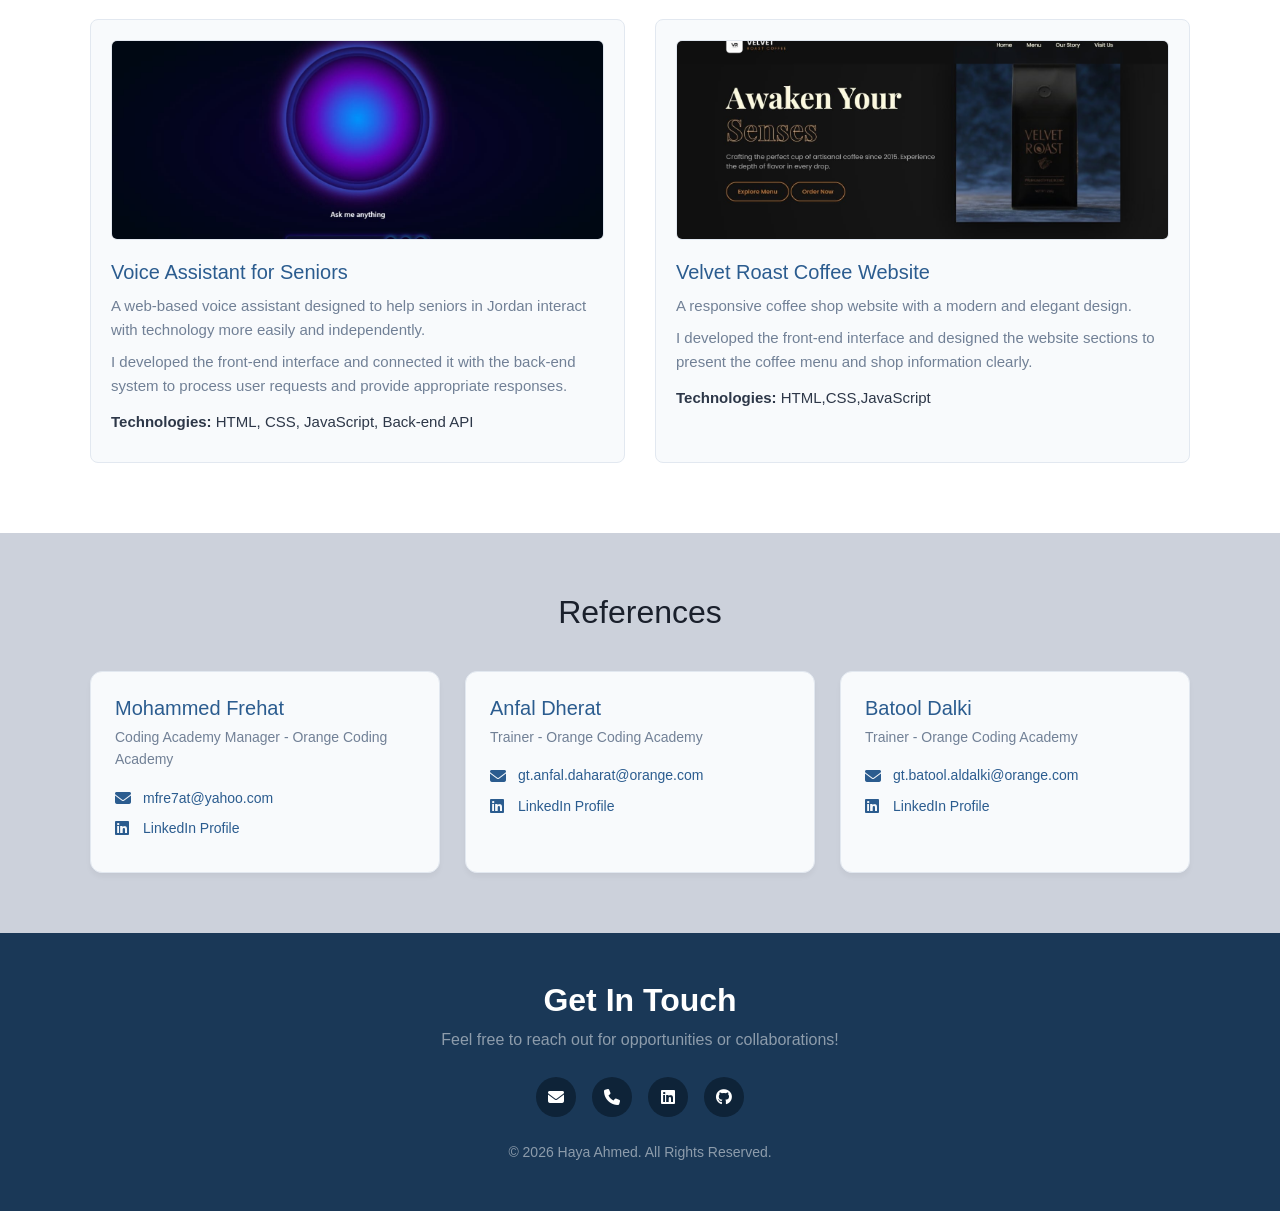
==== commit 4b308dfb: "updated" ====
--- a/index.html
+++ b/index.html
@@ -74,14 +74,15 @@
     </section>
 
     <!-- About Section -->
+    
     <section id="about" class="about">
         <div class="container">
             <h2>About Me</h2>
-            <p>
-                I'm a Computer Engineering passionate about web development.
-                I enjoy building user-friendly websites, solving problems, and
-                continuously learning new technologies to improve my skills.
+            <p class="mb-4">
+                I am a Computer Engineering graduate and an aspiring Full-Stack Web Developer with a strong passion for designing and building modern, scalable, and user-friendly web applications. My journey in technology spans across computer networking, systems engineering, and modern software development.
             </p>
+            <p class="mb-4">
+                Currently, I am enhancing my technical skills as a Full Stack Web Development Trainee at Orange Coding Academy. I enjoy solving complex logic problems, writing clean and maintainable code, and transforming wireframes and UI designs into interactive, responsive web experiences using HTML, CSS, and JavaScript.
         </div>
     </section>
 
--- a/style.css
+++ b/style.css
@@ -149,7 +149,7 @@
 */
 .about {
     text-align: center;
-    padding: 70px 20px;
+    padding: 100px 20px;
     background-color: #ffffff;
 }
 
@@ -581,4 +581,21 @@
     .qualification-card {
         width: 45%;
     }
+    .hero h1 {
+        font-size: 40px;
+    }
+
+    .hero-image img {
+        width: 250px;
+        height: 250px;
+    }
+
+    .qualification-card {
+        width: 45%;
+    }
+
+    .projects-grid,
+    .references-grid {
+        grid-template-columns: repeat(auto-fit, minmax(320px, 1fr));
+    }
 }
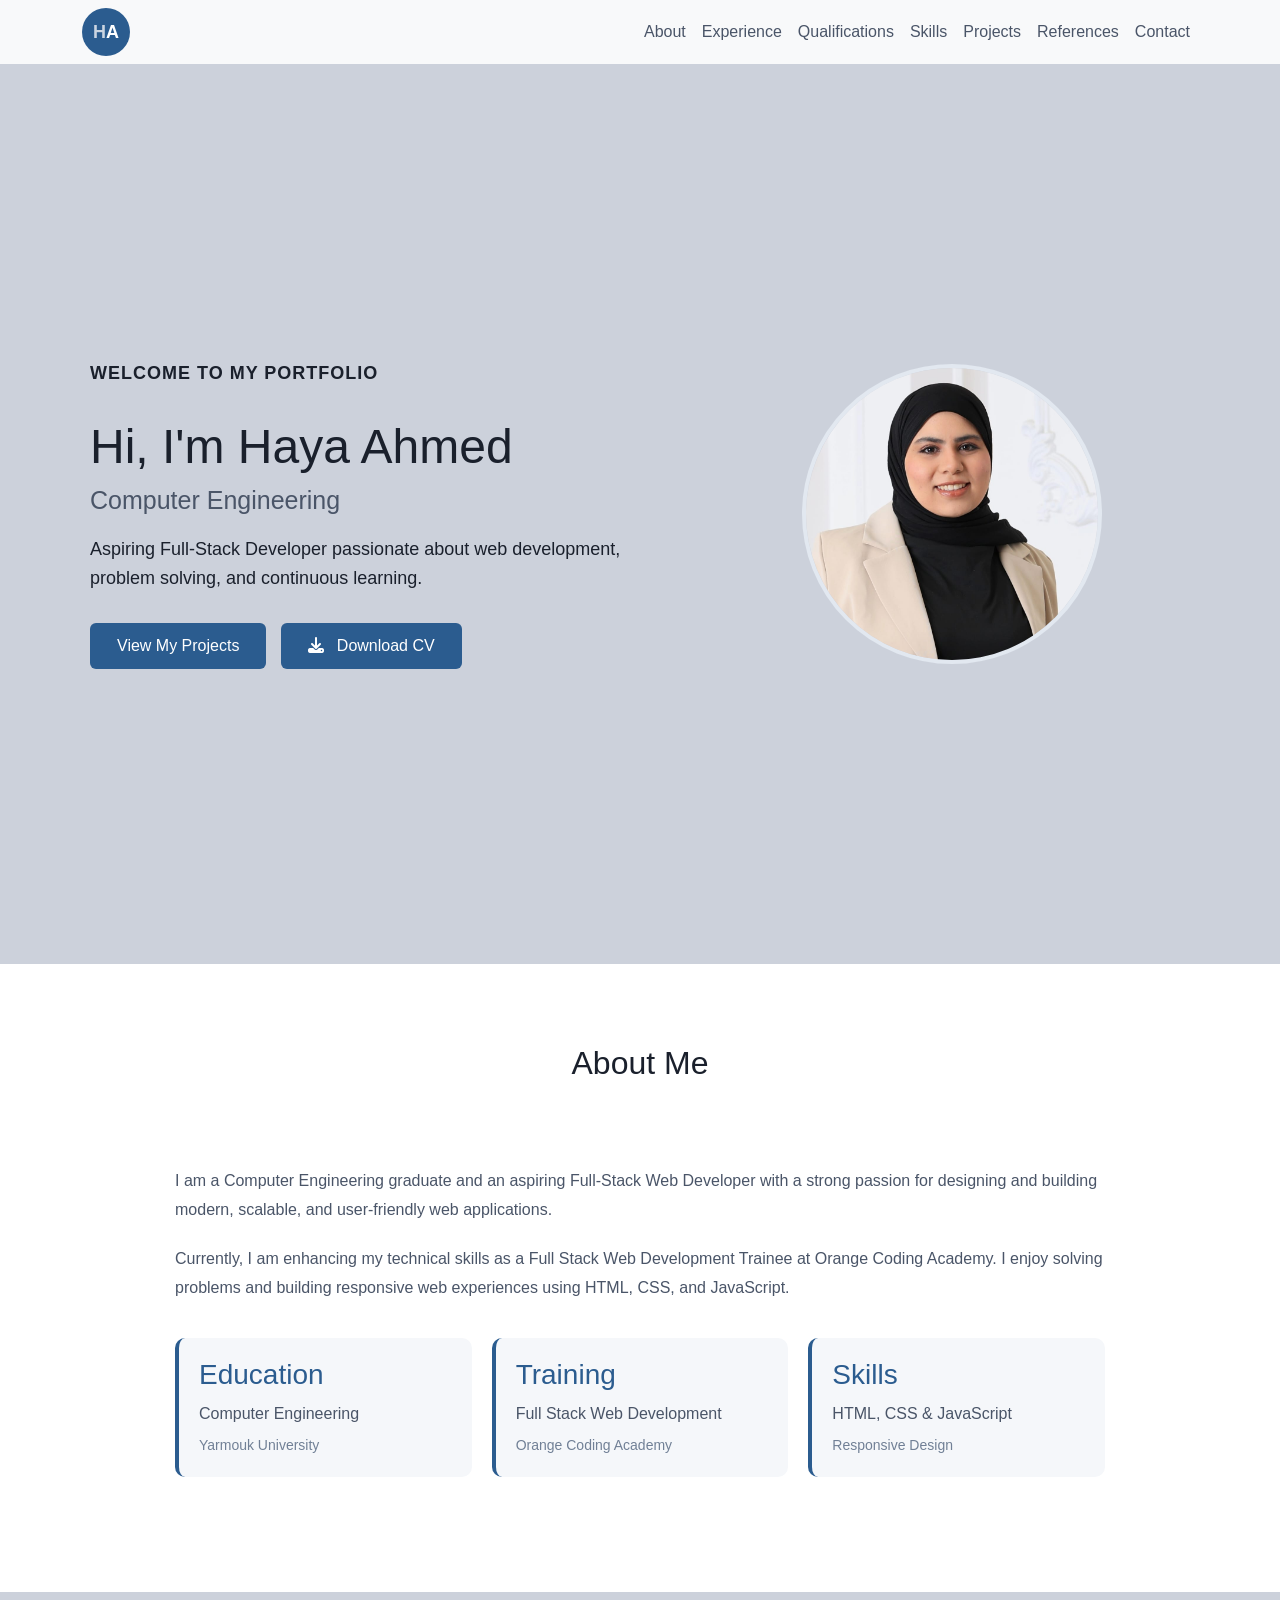
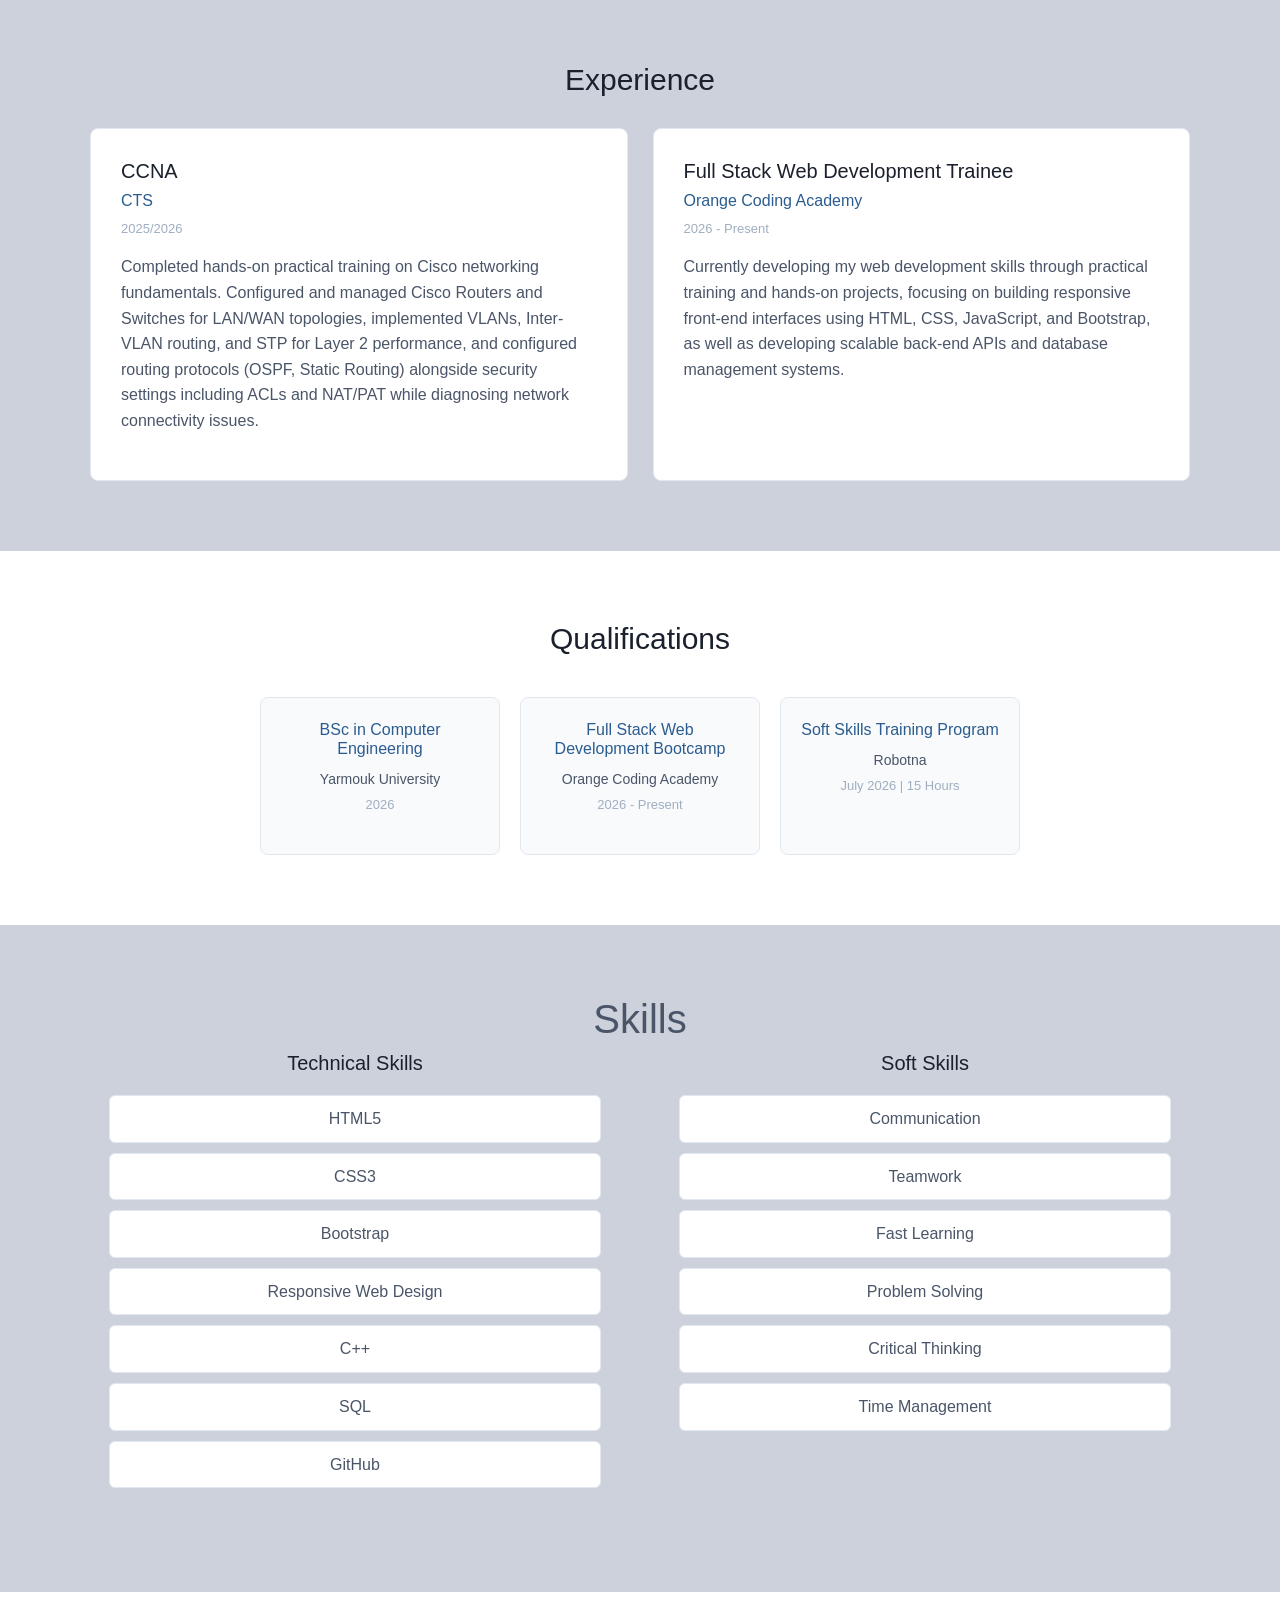
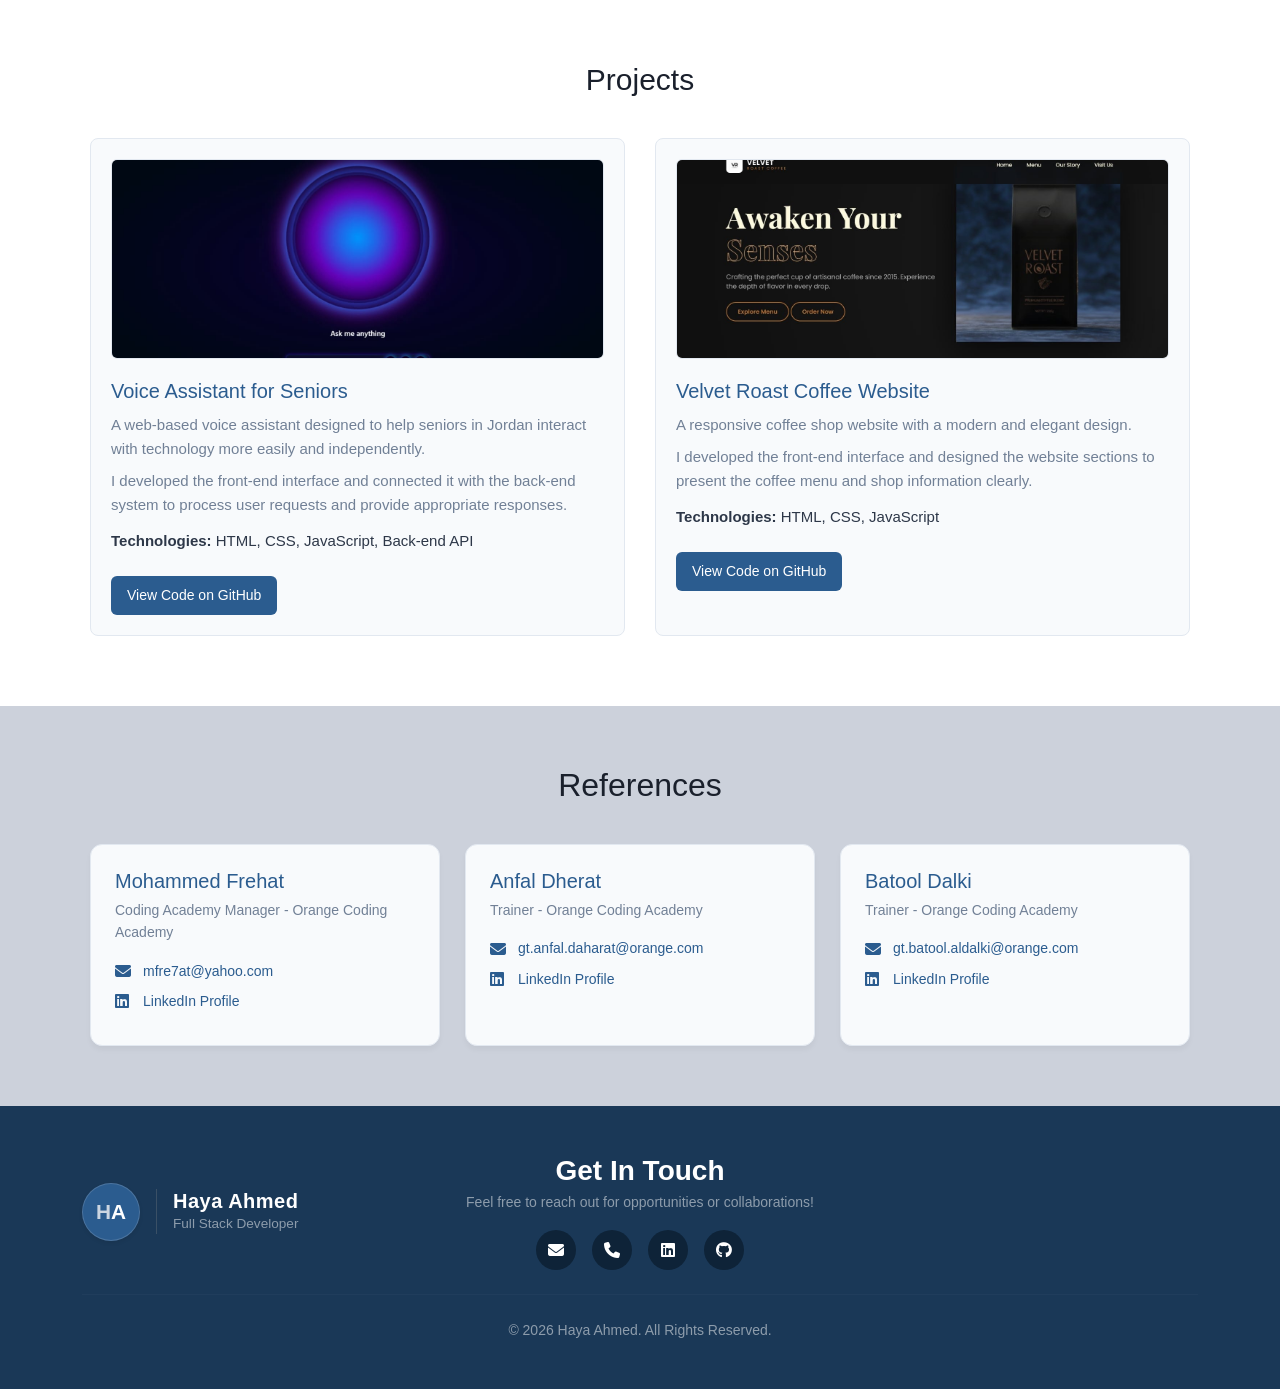
==== commit 0c3d8201: "updated" ====
--- a/index.html
+++ b/index.html
@@ -72,50 +72,84 @@
             </div>
         </div>
     </section>
-
-    <!-- About Section -->
-    
     <section id="about" class="about">
         <div class="container">
+
             <h2>About Me</h2>
-            <p class="mb-4">
-                I am a Computer Engineering graduate and an aspiring Full-Stack Web Developer with a strong passion for designing and building modern, scalable, and user-friendly web applications. My journey in technology spans across computer networking, systems engineering, and modern software development.
-            </p>
-            <p class="mb-4">
-                Currently, I am enhancing my technical skills as a Full Stack Web Development Trainee at Orange Coding Academy. I enjoy solving complex logic problems, writing clean and maintainable code, and transforming wireframes and UI designs into interactive, responsive web experiences using HTML, CSS, and JavaScript.
-        </div>
-    </section>
-
-
-    <!-- Experience Section -->
-    <section id="experience" class="experience">
-        <div class="container">
-            <h2>Experience</h2>
-             
-            <div class="experience-grid">
-                <div class="experience-card">
-                    <h3>CCNA</h3>
-                    <h4>CTS</h4>
-                    <p class="date">2025/2026</p>
+
+            <div class="about-card">
+
+                <div class="about-text">
                     <p>
-                        Completed hands-on practical training on Cisco networking fundamentals. 
-                        Configured and managed Cisco Routers and Switches for LAN/WAN topologies, implemented VLANs, Inter-VLAN routing, and STP for Layer 2 performance, and configured routing protocols (OSPF, Static Routing)
-                        alongside security settings including ACLs and NAT/PAT while diagnosing network connectivity issues.
-                    </p>
-                </div>
-                <div class="experience-card">
-                    <h3>Full Stack Web Development Trainee</h3>
-                    <h4>Orange Coding Academy</h4>
-                    <p class="date">2026 - Present</p>
+                        I am a Computer Engineering graduate and an aspiring
+                        Full-Stack Web Developer with a strong passion for
+                        designing and building modern, scalable, and
+                        user-friendly web applications.
+                    </p>
+
                     <p>
-                        Currently developing my web development skills through practical training and hands-on projects,
-                        focusing on building responsive front-end interfaces using HTML, CSS, JavaScript, and Bootstrap, as well as developing scalable back-end APIs 
-                        and database management systems.
-                    </p>
-                </div>
-            </div>
-        </div>
-    </section>
+                        Currently, I am enhancing my technical skills as a
+                        Full Stack Web Development Trainee at Orange Coding
+                        Academy. I enjoy solving problems and building
+                        responsive web experiences using HTML, CSS, and JavaScript.
+                    </p>
+                </div>
+
+                <div class="about-info">
+
+                    <div class="info-box">
+                        <h3>Education</h3>
+                        <p>Computer Engineering</p>
+                        <span>Yarmouk University</span>
+                    </div>
+
+                    <div class="info-box">
+                        <h3>Training</h3>
+                        <p>Full Stack Web Development</p>
+                        <span>Orange Coding Academy</span>
+                    </div>
+
+                    <div class="info-box">
+                        <h3>Skills</h3>
+                        <p>HTML, CSS & JavaScript</p>
+                        <span>Responsive Design</span>
+                    </div>
+
+                </div>
+
+            </div>
+
+        </div>
+    </section>
+        <!-- Experience Section -->
+        <section id="experience" class="experience">
+            <div class="container">
+                <h2>Experience</h2>
+                
+                <div class="experience-grid">
+                    <div class="experience-card">
+                        <h3>CCNA</h3>
+                        <h4>CTS</h4>
+                        <p class="date">2025/2026</p>
+                        <p>
+                            Completed hands-on practical training on Cisco networking fundamentals. 
+                            Configured and managed Cisco Routers and Switches for LAN/WAN topologies, implemented VLANs, Inter-VLAN routing, and STP for Layer 2 performance, and configured routing protocols (OSPF, Static Routing)
+                            alongside security settings including ACLs and NAT/PAT while diagnosing network connectivity issues.
+                        </p>
+                    </div>
+                    <div class="experience-card">
+                        <h3>Full Stack Web Development Trainee</h3>
+                        <h4>Orange Coding Academy</h4>
+                        <p class="date">2026 - Present</p>
+                        <p>
+                            Currently developing my web development skills through practical training and hands-on projects,
+                            focusing on building responsive front-end interfaces using HTML, CSS, JavaScript, and Bootstrap, as well as developing scalable back-end APIs 
+                            and database management systems.
+                        </p>
+                    </div>
+                </div>
+            </div>
+        </section>
 
     <!-- Qualifications Section -->
     <section id="qualifications" class="qualifications">
@@ -183,7 +217,6 @@
                 <div class="project-card">
                     <div class="project-image">
                         <img id="main-project-img-1" src="image/image2.jpg" alt="Voice Assistant Main Interface">
-                        
                     </div>
                     
                     <div class="project-info">
@@ -200,14 +233,17 @@
                         <p class="tech-stack">
                             <strong>Technologies:</strong> HTML, CSS, JavaScript, Back-end API
                         </p>
+                        
+                        <a href="https://github.com/Haya155/Task1" target="_blank" class="github-link">
+                            View Code on GitHub
+                        </a>
                     </div>
                 </div>
 
                 <!-- Project Card 2 -->
                 <div class="project-card">
                     <div class="project-image">
-                       <img id="main-project-img-2" src="image/7a7a59bf-4442-433d-9dd3-db227d00484e.jpg" alt="Project 2 Interface">
-                       
+                    <img id="main-project-img-2" src="image/7a7a59bf-4442-433d-9dd3-db227d00484e.jpg" alt="Project 2 Interface">
                     </div>
                     
                     <div class="project-info">
@@ -219,16 +255,19 @@
                             I developed the front-end interface and designed the website sections to present the coffee menu and shop information clearly.
                         </p>
                         <p class="tech-stack">
-                            <strong>Technologies:</strong>  HTML,CSS,JavaScript
-                        </p>
-                    </div>
-                </div>
-
-
-            </div>
-        </div>
-    </section>
-
+                            <strong>Technologies:</strong> HTML, CSS, JavaScript
+                        </p>
+                        
+                       
+                        <a href="https://github.com/Haya155/task2_css" target="_blank" class="github-link">
+                            View Code on GitHub
+                        </a>
+                    </div>
+                </div>
+
+            </div>
+        </div>
+    </section>
     <!-- References Section -->
    
     <section id="references" class="references">
@@ -272,33 +311,57 @@
 
         </div>
     </section>
-
-    <!-- Footer / Contact Section -->
-   
+<!-- Footer / Contact Section -->
     <footer id="contact" class="text-white py-5">
-        <div class="container text-center">
-            <h2 class="fw-bold mb-2">Get In Touch</h2>
-            <p class="text-white-50 mb-4">Feel free to reach out for opportunities or collaborations!</p>
+        <div class="container">
             
-            <!-- Contact Info & Social Icons -->
-            <div class="d-flex justify-content-center gap-3 mb-4">
-                <a href="https://mail.google.com/mail/?view=cm&fs=1&to=hayamoh152002@gmail.com" target="_blank" class="btn btn-social rounded-circle d-flex align-items-center justify-content-center" title="Email">
-                    <i class="fa-solid fa-envelope"></i>
-                </a>
-                <a href="tel:0779352571" class="btn btn-social rounded-circle d-flex align-items-center justify-content-center" title="Phone">
-                    <i class="fa-solid fa-phone"></i>
-                </a>
-                <a href="https://www.linkedin.com/in/haya-ahmed-5a1314333" target="_blank" class="btn btn-social rounded-circle d-flex align-items-center justify-content-center" title="LinkedIn">
-                    <i class="fa-brands fa-linkedin"></i>
-                </a>
-                <a href="https://github.com/Haya155" target="_blank" class="btn btn-social rounded-circle d-flex align-items-center justify-content-center" title="GitHub">
-                    <i class="fa-brands fa-github"></i>
-                </a>
-            </div>
-
-            <p class="text-white-50 small mb-0">
-                © 2026 Haya Ahmed. All Rights Reserved.
-            </p>
+            <div class="row align-items-center gy-4">
+                
+                <div class="col-lg-4 text-start">
+                    <div class="d-inline-flex align-items-center gap-3">
+                        <a class="navbar-brand rounded-circle text-white d-flex align-items-center justify-content-center flex-shrink-0 shadow-sm" 
+                           href="#" 
+                           style="width: 58px; height: 58px; background-color: #0d427a; font-size: 1.3rem; font-weight: bold; border: 1px solid rgba(255,255,255,0.15);">
+                           <span style="color: #cbd5e1;">H</span>A
+                        </a>
+                        <div class="border-start border-secondary ps-3" style="--bs-border-opacity: .4;">
+                            <h5 class="fw-bold mb-0 text-white" style="letter-spacing: 0.5px;">Haya Ahmed</h5>
+                            <p class="text-white-50 small mb-0" style="font-size: 0.85rem;">Full Stack Developer</p>
+                        </div>
+                    </div>
+                </div>
+                <div class="col-lg-4 text-center">
+                    <h3 class="fw-bold mb-1">Get In Touch</h3>
+                    <p class="text-white-50 small mb-3">Feel free to reach out for opportunities or collaborations!</p>
+                    
+                    <div class="d-flex justify-content-center gap-3">
+                        <a href="https://mail.google.com/mail/?view=cm&fs=1&to=hayamoh152002@gmail.com" target="_blank" class="btn btn-social rounded-circle d-flex align-items-center justify-content-center" title="Email">
+                            <i class="fa-solid fa-envelope"></i>
+                        </a>
+                        <a href="tel:0779352571" class="btn btn-social rounded-circle d-flex align-items-center justify-content-center" title="Phone">
+                            <i class="fa-solid fa-phone"></i>
+                        </a>
+                        <a href="https://www.linkedin.com/in/haya-ahmed-5a1314333" target="_blank" class="btn btn-social rounded-circle d-flex align-items-center justify-content-center" title="LinkedIn">
+                            <i class="fa-brands fa-linkedin"></i>
+                        </a>
+                        <a href="https://github.com/Haya155" target="_blank" class="btn btn-social rounded-circle d-flex align-items-center justify-content-center" title="GitHub">
+                            <i class="fa-brands fa-github"></i>
+                        </a>
+                    </div>
+                </div>
+                <div class="col-lg-4 d-none d-lg-block"></div>
+
+            </div>
+
+         
+            <hr class="my-4" style="border-color: rgba(255, 255, 255, 0.1);">
+
+            <div class="text-center">
+                <p class="text-white-50 small mb-0">
+                    © 2026 Haya Ahmed. All Rights Reserved.
+                </p>
+            </div>
+
         </div>
     </footer>
     <script src="https://cdn.jsdelivr.net/npm/bootstrap@5.3.2/dist/js/bootstrap.bundle.min.js"></script>
--- a/style.css
+++ b/style.css
@@ -112,7 +112,7 @@
 
 .hero-text p {
     font-size: 18px;
-    color: #718096;
+     color: #1a202c;
     margin-bottom: 30px;
 }
 
@@ -144,27 +144,72 @@
     border: 4px solid #e2e8f0;
 }
 
-/*
-   4. About Section
-*/
+/* About Section */
+
 .about {
-    text-align: center;
-    padding: 100px 20px;
-    background-color: #ffffff;
+    padding: 80px 20px;
+    background-color:white;
 }
 
 .about h2 {
-    font-size: 30px;
-    color: #1a202c;
+    text-align: center;
+    font-size: 32px;
+    color: #1a202c;
+    margin-bottom: 50px;
+}
+
+.about-card {
+    max-width: 1000px;
+    margin: auto;
+    background-color: white;
+    padding: 35px;
+    border-radius: 15px;
+}
+
+.about-text {
+    text-align: left;
+}
+
+.about-text p {
+    color: #4a5568;
+    font-size: 16px;
+    line-height: 1.8;
     margin-bottom: 20px;
 }
 
-.about p {
-    max-width: 700px;
-    margin: 0 auto;
-    font-size: 16px;
+.about-info {
+    display: grid;
+    grid-template-columns: repeat(3, 1fr);
+    gap: 20px;
+    margin-top: 35px;
+}
+
+.info-box {
+    padding: 20px;
+    background-color: #f5f7fa;
+    border-radius: 10px;
+    border-left: 4px solid #2b5c8f;
+}
+
+.info-box:hover {
+    transform: translateY(-5px);
+}
+
+.info-box h3 {
+    color: #2b5c8f;
+    margin-bottom: 10px;
+}
+
+.info-box p {
+    color: #4a5568;
+    margin-bottom: 5px;
+}
+
+.info-box span {
     color: #718096;
-}
+    font-size: 14px;
+}
+
 
 /*
    5. Experience Section
@@ -384,6 +429,22 @@
     color: #2d3748;
     margin-top: 12px;
 }
+.github-link {
+    display: inline-block;
+    margin-top: 15px;
+    padding: 8px 16px;
+    background-color: #2b5c8f;
+    color: #ffffff;
+    text-decoration: none;
+    font-size: 14px;
+    font-weight: 500;
+    border-radius: 6px;
+    transition: background-color 0.3s ease;
+}
+
+.github-link:hover {
+    background-color: #1d4066;
+}
 
 /* 
    9. References Section
@@ -464,6 +525,7 @@
 /*
    10. Footer Section
    */
+   
 #contact {
     background-color: #1a3857 !important;
 }
@@ -575,6 +637,10 @@
     .experience-card {
         padding: 20px;
     }
+
+     .about-info {
+        grid-template-columns: 1fr;
+    }
 }
 
 @media (min-width: 769px) and (max-width: 1279px) {
